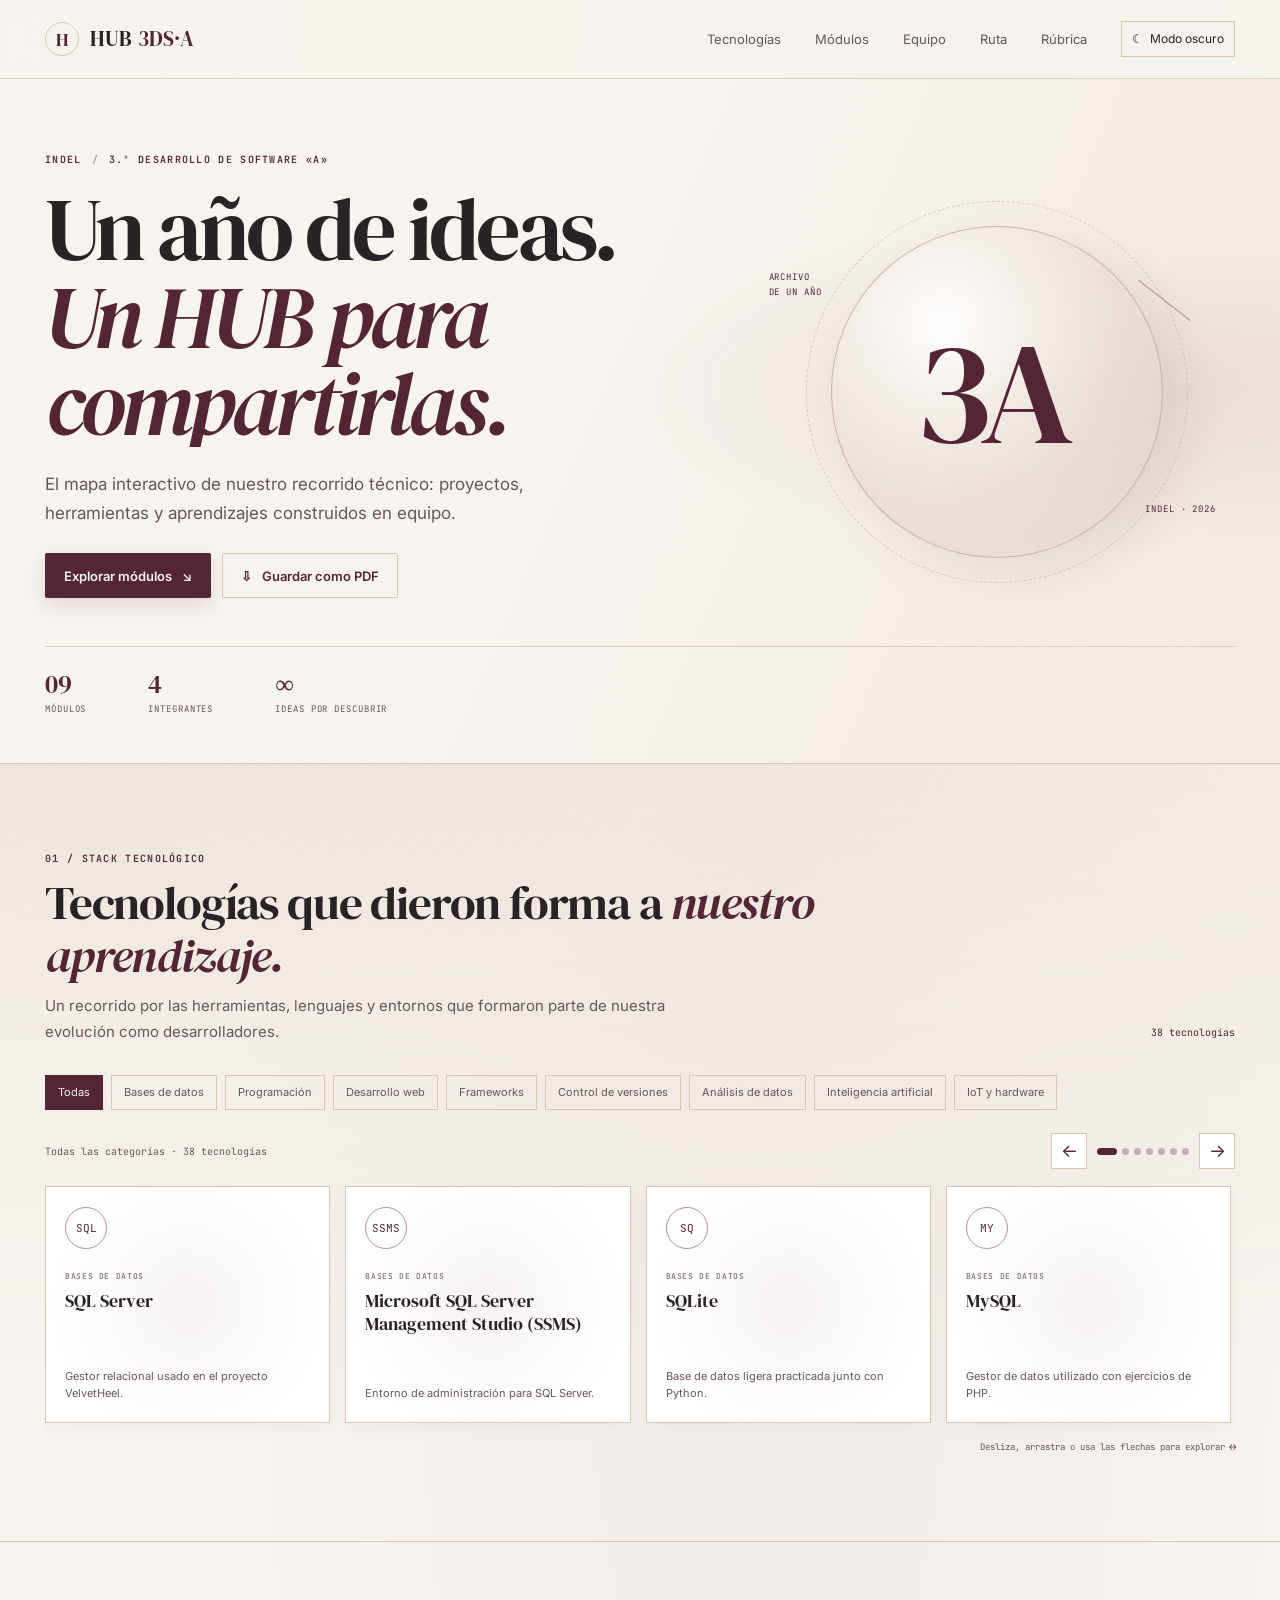
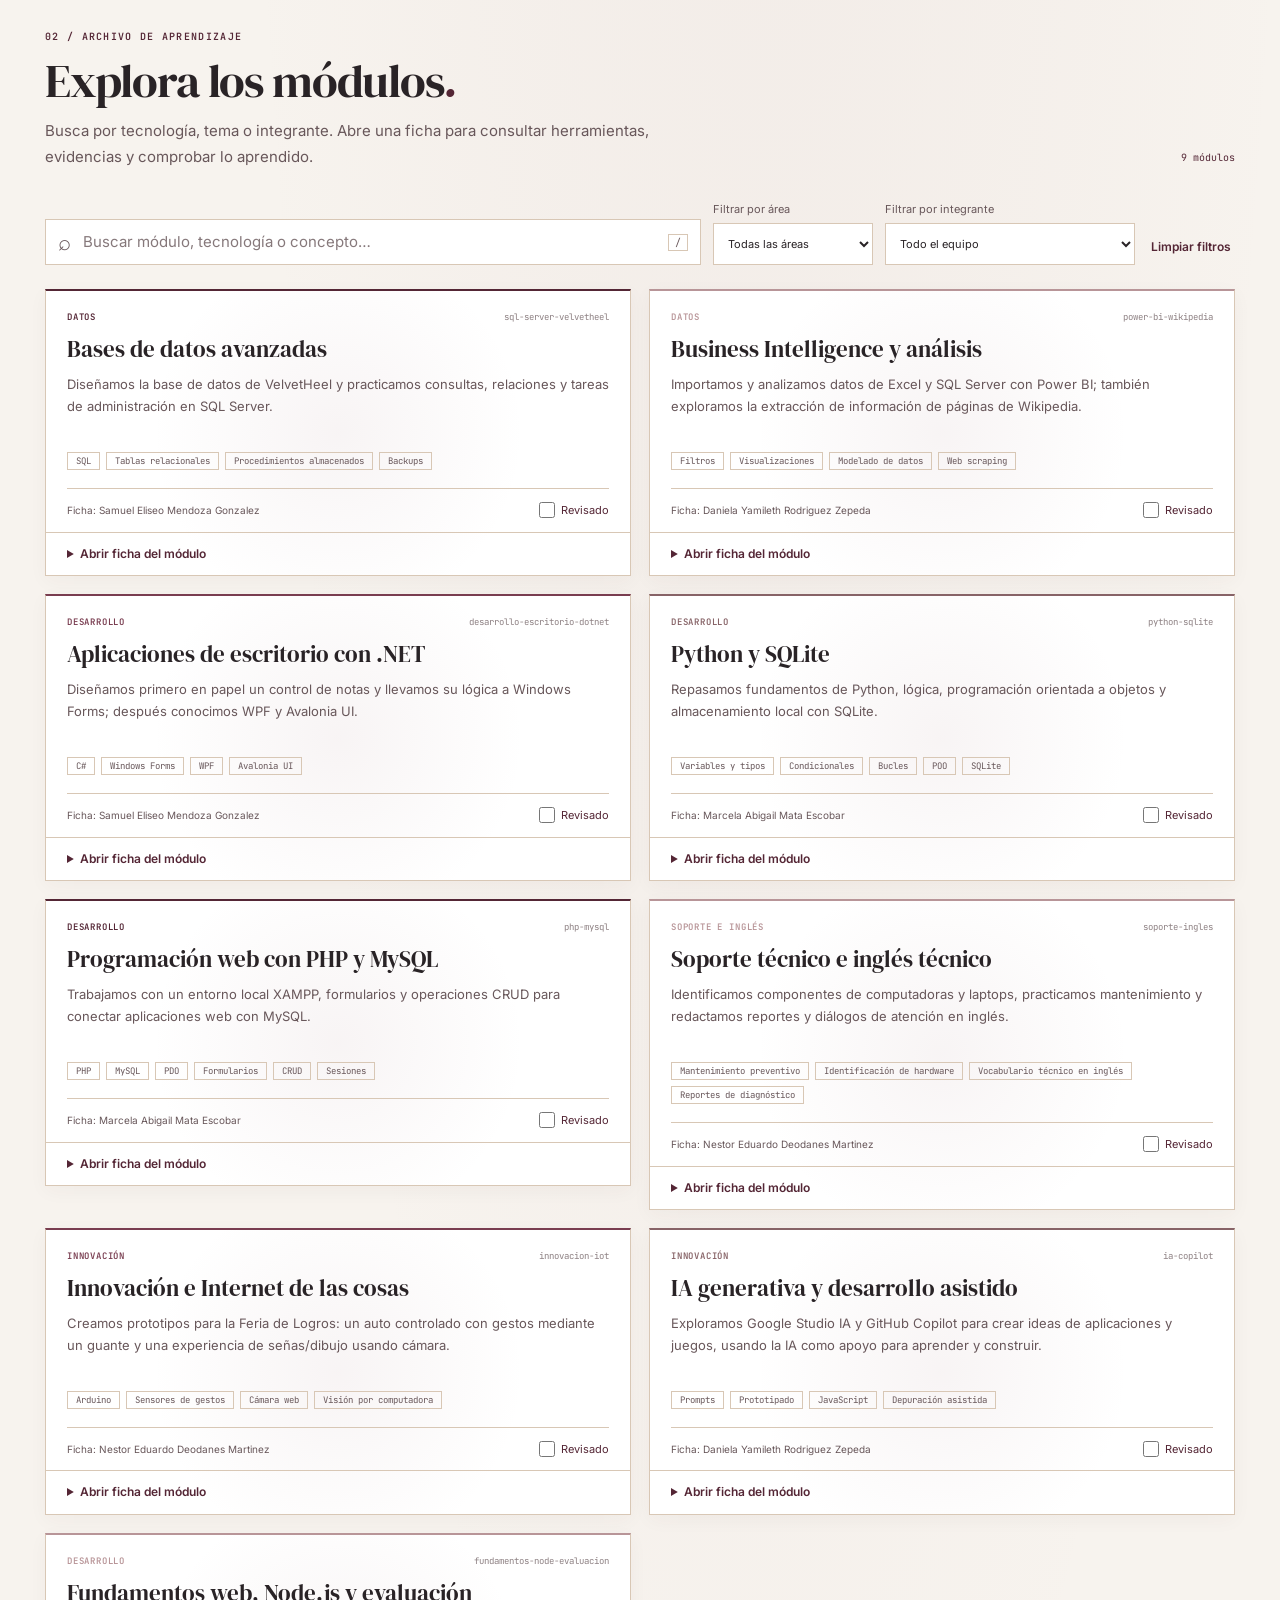
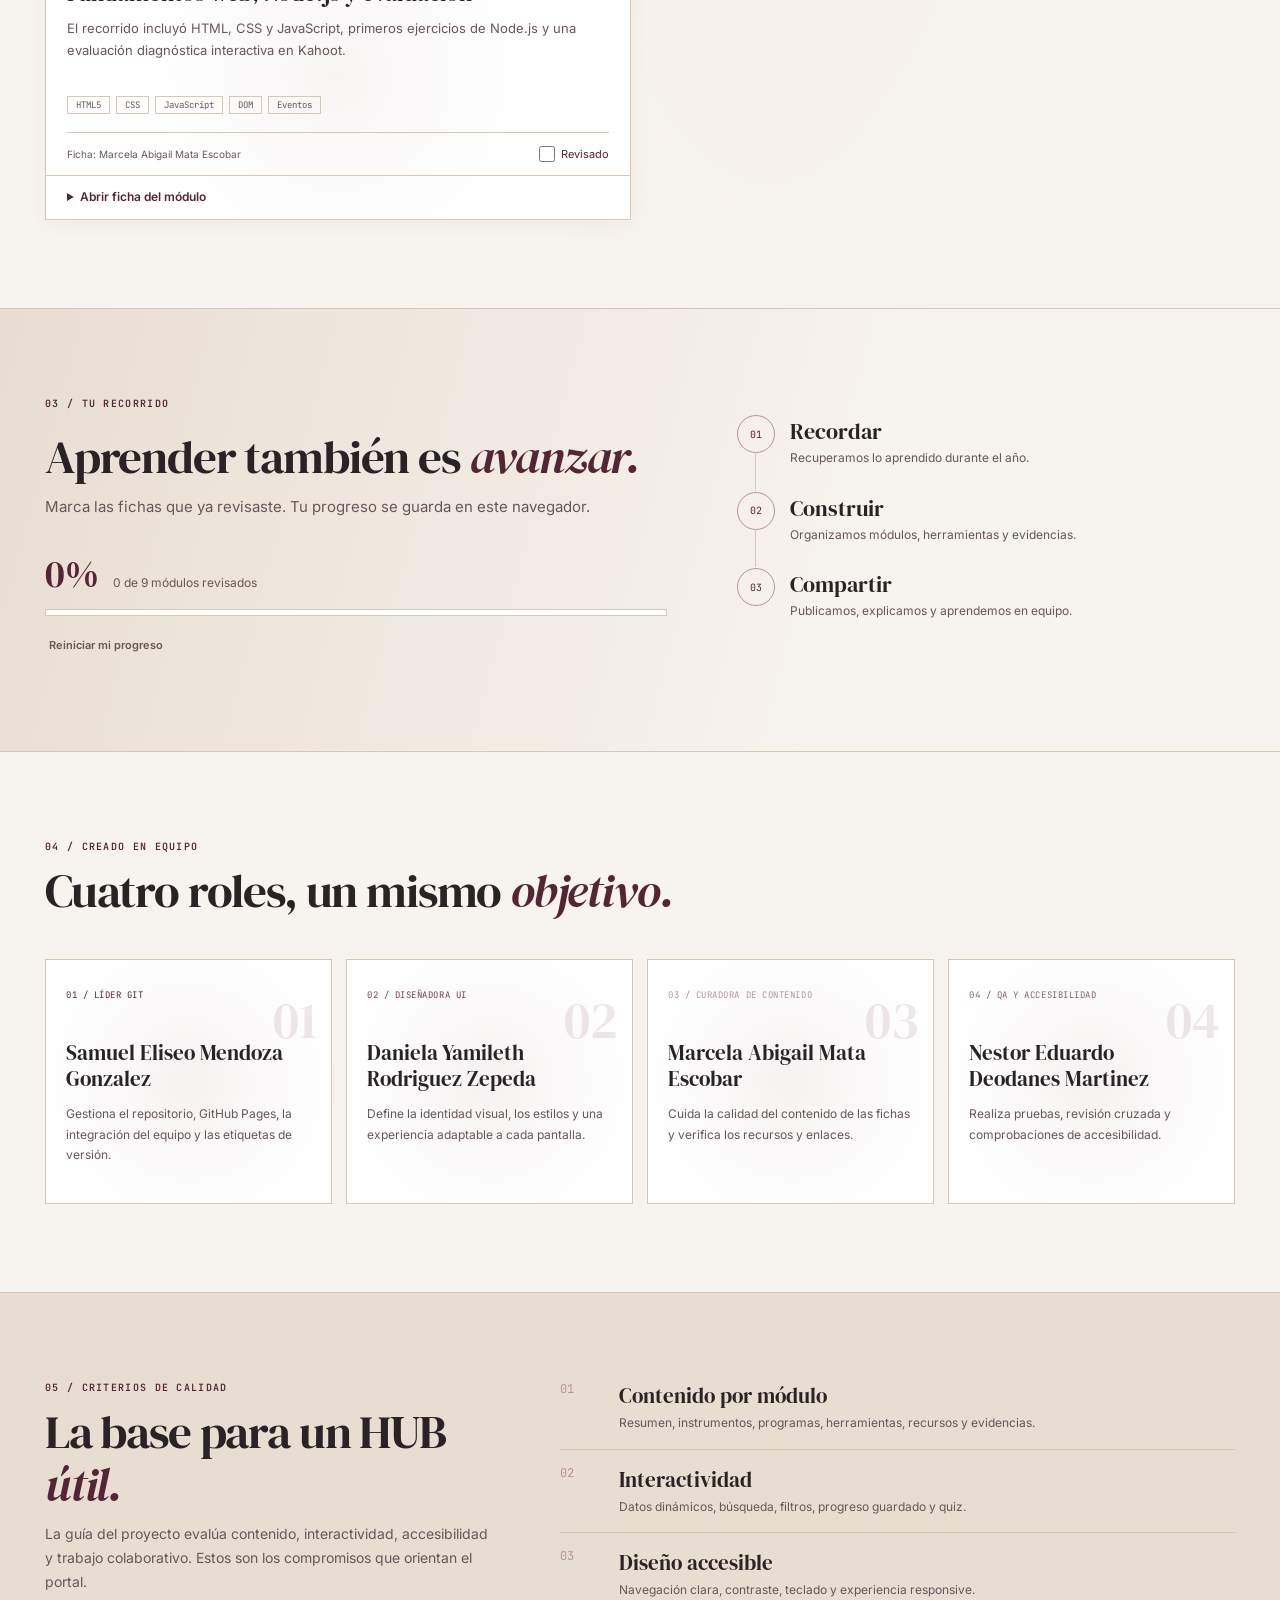
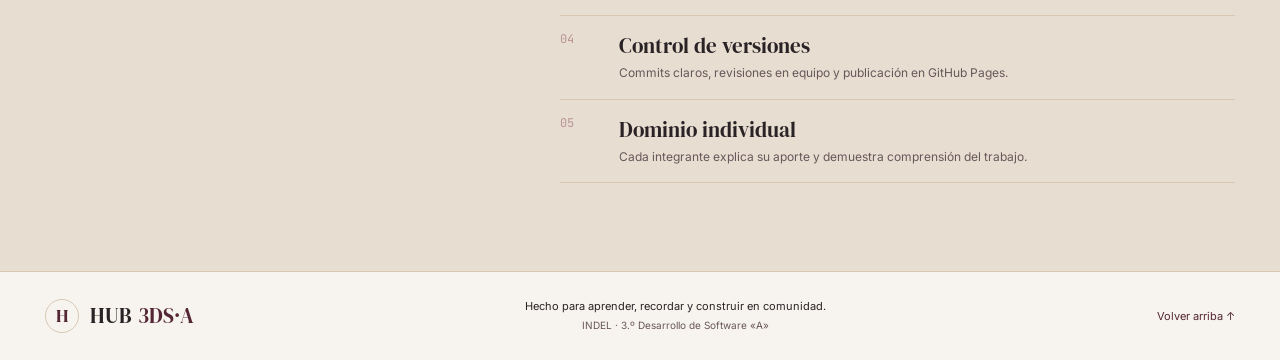
==== index.html @ 03497d77 "iniciar el proyecto con las carpetas y estructura del proyecto" ====
<!doctype html>
<html lang="es">
<head>
  <meta charset="utf-8">
  <meta name="viewport" content="width=device-width, initial-scale=1">
  <meta name="description" content="Portal educativo HUB 3DS·A: repasa los módulos técnicos del año, sus herramientas, evidencias y recursos.">
  <meta name="theme-color" content="#F7F3EE">
  <title>HUB 3DS·A — Un año de ideas</title>
  <link rel="preconnect" href="https://fonts.googleapis.com">
  <link rel="preconnect" href="https://fonts.gstatic.com" crossorigin>
  <link href="https://fonts.googleapis.com/css2?family=DM+Serif+Display&family=Inter:wght@400;500;600;700&family=JetBrains+Mono:wght@400;600&display=swap" rel="stylesheet">
  <link rel="stylesheet" href="styles.css">
  <script src="data/tecnologias.js" defer></script>
  <script src="data/modulos.js" defer></script>
  <script src="app.js" defer></script>
</head>
<body>
  <a class="skip-link" href="#contenido">Saltar al contenido</a>
  <header class="site-header">
    <nav class="nav wrap" aria-label="Navegación principal">
      <a class="brand" href="#inicio" aria-label="HUB 3DS·A, inicio"><span class="brand-mark">H</span><span>HUB <b>3DS·A</b></span></a>
      <button class="nav-toggle" type="button" aria-expanded="false" aria-controls="nav-links" aria-label="Abrir navegación"><span></span><span></span><span></span></button>
      <div class="nav-links" id="nav-links">
        <a href="#tecnologias">Tecnologías</a>
        <a href="#modulos">Módulos</a>
        <a href="#equipo">Equipo</a>
        <a href="#ruta">Ruta</a>
        <a href="#rubrica">Rúbrica</a>
        <button class="theme-toggle" id="theme-toggle" type="button" aria-label="Cambiar a modo claro" title="Cambiar tema"><span aria-hidden="true">☼</span><span class="theme-label">Modo claro</span></button>
      </div>
    </nav>
  </header>

  <main id="contenido">
    <section class="hero" id="inicio">
      <div class="wrap hero-inner">
        <p class="eyebrow">INDEL <span class="eyebrow-divider">/</span> 3.º DESARROLLO DE SOFTWARE «A»</p>
        <div class="hero-copy-layout">
          <div class="hero-title-wrap">
            <h1><span class="title-line">Un año de ideas.</span><span class="title-line title-emphasis">Un HUB para compartirlas.</span></h1>
            <p class="hero-copy">El mapa interactivo de nuestro recorrido técnico: proyectos, herramientas y aprendizajes construidos en equipo.</p>
            <div class="hero-actions">
              <a class="button button-primary" href="#modulos">Explorar módulos <span aria-hidden="true">↘</span></a>
              <button class="button button-secondary" id="print-page" type="button"><span aria-hidden="true">⇩</span> Guardar como PDF</button>
            </div>
          </div>
          <div class="hero-art" aria-hidden="true">
            <span class="hero-art-caption">ARCHIVO<br>DE UN AÑO</span>
            <span class="hero-art-mark">3A</span>
            <span class="hero-art-line"></span>
            <span class="hero-art-note">INDEL · 2026</span>
          </div>
        </div>
        <div class="hero-stats" aria-label="Resumen del portal">
          <div><strong id="module-count">—</strong><span>módulos</span></div>
          <div><strong>4</strong><span>integrantes</span></div>
          <div><strong>∞</strong><span>ideas por descubrir</span></div>
        </div>
      </div>
    </section>

    <section class="section tech-section" id="tecnologias" aria-labelledby="tech-title">
      <div class="wrap">
        <div class="section-heading">
          <div>
            <p class="eyebrow">01 / STACK TECNOLÓGICO</p>
            <h2 id="tech-title">Tecnologías que dieron forma a <span class="accent">nuestro aprendizaje.</span></h2>
            <p class="section-intro">Un recorrido por las herramientas, lenguajes y entornos que formaron parte de nuestra evolución como desarrolladores.</p>
          </div>
          <p class="module-count" id="technology-count" aria-live="polite"></p>
        </div>
        <div class="technology-filters" id="technology-filters" aria-label="Filtrar tecnologías"></div>
        <div class="carousel-toolbar">
          <p class="carousel-status" id="carousel-status" aria-live="polite">Explora el recorrido tecnológico</p>
          <div class="carousel-controls">
            <button class="carousel-arrow" id="technology-previous" type="button" aria-label="Ver tecnologías anteriores"><span aria-hidden="true">←</span></button>
            <div class="carousel-dots" id="carousel-dots" aria-label="Posición del carrusel"></div>
            <button class="carousel-arrow" id="technology-next" type="button" aria-label="Ver tecnologías siguientes"><span aria-hidden="true">→</span></button>
          </div>
        </div>
        <div class="technology-viewport" id="technology-viewport" tabindex="0" aria-label="Carrusel de tecnologías">
          <div class="technology-track" id="technology-track"></div>
        </div>
        <p class="carousel-hint">Desliza, arrastra o usa las flechas para explorar <span aria-hidden="true">↔</span></p>
      </div>
    </section>

    <section class="section modules-section" id="modulos">
      <div class="wrap">
        <div class="section-heading">
          <div>
            <p class="eyebrow">02 / ARCHIVO DE APRENDIZAJE</p>
            <h2>Explora los módulos<span class="accent">.</span></h2>
            <p class="section-intro">Busca por tecnología, tema o integrante. Abre una ficha para consultar herramientas, evidencias y comprobar lo aprendido.</p>
          </div>
          <p class="module-count" id="results-count" aria-live="polite"></p>
        </div>
        <div class="filters" role="search" aria-label="Buscar y filtrar módulos">
          <label class="search-box">
            <span class="sr-only">Buscar módulos</span>
            <span aria-hidden="true">⌕</span>
            <input id="module-search" type="search" placeholder="Buscar módulo, tecnología o concepto…" autocomplete="off">
            <kbd>/</kbd>
          </label>
          <label class="filter-label">Filtrar por área
            <select id="category-filter">
              <option value="all">Todas las áreas</option>
            </select>
          </label>
          <label class="filter-label">Filtrar por integrante
            <select id="owner-filter">
              <option value="all">Todo el equipo</option>
            </select>
          </label>
          <button class="text-button" id="clear-filters" type="button">Limpiar filtros</button>
        </div>
        <div class="module-grid" id="module-grid" aria-live="polite"></div>
        <p class="empty-state" id="empty-state" hidden>No encontramos módulos con esos filtros. Prueba con otra búsqueda.</p>
      </div>
    </section>

    <section class="section progress-section" id="ruta">
      <div class="wrap progress-layout">
        <div>
          <p class="eyebrow">03 / TU RECORRIDO</p>
          <h2>Aprender también es <span class="accent">avanzar.</span></h2>
          <p class="section-intro">Marca las fichas que ya revisaste. Tu progreso se guarda en este navegador.</p>
          <div class="progress-readout"><strong id="progress-value">0%</strong><span id="progress-caption">0 de 0 módulos revisados</span></div>
          <div class="progress-track" role="progressbar" aria-label="Progreso de módulos revisados" aria-valuemin="0" aria-valuemax="100" aria-valuenow="0" id="progress-bar"><span id="progress-fill"></span></div>
          <button class="text-button reset-progress" id="reset-progress" type="button">Reiniciar mi progreso</button>
        </div>
        <ol class="timeline">
          <li><span class="timeline-index">01</span><div><h3>Recordar</h3><p>Recuperamos lo aprendido durante el año.</p></div></li>
          <li><span class="timeline-index">02</span><div><h3>Construir</h3><p>Organizamos módulos, herramientas y evidencias.</p></div></li>
          <li><span class="timeline-index">03</span><div><h3>Compartir</h3><p>Publicamos, explicamos y aprendemos en equipo.</p></div></li>
        </ol>
      </div>
    </section>

    <section class="section team-section" id="equipo">
      <div class="wrap">
        <div class="section-heading">
          <div><p class="eyebrow">04 / CREADO EN EQUIPO</p><h2>Cuatro roles, un mismo <span class="accent">objetivo.</span></h2></div>
        </div>
        <div class="team-grid">
          <article class="team-card team-cyan"><span class="team-role">01 / LÍDER GIT</span><span class="team-ornament" aria-hidden="true">01</span><h3>Samuel Eliseo Mendoza Gonzalez</h3><p>Gestiona el repositorio, GitHub Pages, la integración del equipo y las etiquetas de versión.</p></article>
          <article class="team-card team-magenta"><span class="team-role">02 / DISEÑADORA UI</span><span class="team-ornament" aria-hidden="true">02</span><h3>Daniela Yamileth Rodriguez Zepeda</h3><p>Define la identidad visual, los estilos y una experiencia adaptable a cada pantalla.</p></article>
          <article class="team-card team-amber"><span class="team-role">03 / CURADORA DE CONTENIDO</span><span class="team-ornament" aria-hidden="true">03</span><h3>Marcela Abigail Mata Escobar</h3><p>Cuida la calidad del contenido de las fichas y verifica los recursos y enlaces.</p></article>
          <article class="team-card team-green"><span class="team-role">04 / QA Y ACCESIBILIDAD</span><span class="team-ornament" aria-hidden="true">04</span><h3>Nestor Eduardo Deodanes Martinez</h3><p>Realiza pruebas, revisión cruzada y comprobaciones de accesibilidad.</p></article>
        </div>
      </div>
    </section>

    <section class="section rubric-section" id="rubrica">
      <div class="wrap rubric-layout">
        <div><p class="eyebrow">05 / CRITERIOS DE CALIDAD</p><h2>La base para un HUB <span class="accent">útil.</span></h2><p class="section-intro">La guía del proyecto evalúa contenido, interactividad, accesibilidad y trabajo colaborativo. Estos son los compromisos que orientan el portal.</p></div>
        <div class="rubric-list">
          <article><span>01</span><div><h3>Contenido por módulo</h3><p>Resumen, instrumentos, programas, herramientas, recursos y evidencias.</p></div></article>
          <article><span>02</span><div><h3>Interactividad</h3><p>Datos dinámicos, búsqueda, filtros, progreso guardado y quiz.</p></div></article>
          <article><span>03</span><div><h3>Diseño accesible</h3><p>Navegación clara, contraste, teclado y experiencia responsive.</p></div></article>
          <article><span>04</span><div><h3>Control de versiones</h3><p>Commits claros, revisiones en equipo y publicación en GitHub Pages.</p></div></article>
          <article><span>05</span><div><h3>Dominio individual</h3><p>Cada integrante explica su aporte y demuestra comprensión del trabajo.</p></div></article>
        </div>
      </div>
    </section>
  </main>

  <footer class="site-footer">
    <div class="wrap footer-inner">
      <a class="brand" href="#inicio"><span class="brand-mark">H</span><span>HUB <b>3DS·A</b></span></a>
      <p>Hecho para aprender, recordar y construir en comunidad.<br><span>INDEL · 3.º Desarrollo de Software «A»</span></p>
      <a class="back-top" href="#inicio">Volver arriba ↑</a>
    </div>
  </footer>
</body>
</html>
---- styles.css ----
:root {
  color-scheme: light;
  --wine: #542635;
  --burgundy: #793D50;
  --rose: #B89598;
  --mauve: #C5AFB2;
  --champagne: #D8C7B5;
  --sand: #E8DDD1;
  --ivory: #F7F3EE;
  --charcoal: #292326;
  --bg: var(--ivory);
  --surface: #FFFFFF;
  --surface-soft: var(--sand);
  --text: var(--charcoal);
  --muted: #68575A;
  --accent: var(--wine);
  --accent-hover: var(--burgundy);
  --border: var(--champagne);
  --shadow: 0 16px 42px rgb(67 42 46 / 8%);
  --serif: "DM Serif Display", Georgia, serif;
  --sans: "Inter", "Segoe UI", sans-serif;
  --mono: "JetBrains Mono", Consolas, monospace;
  --ambient-x: 60%;
  --ambient-y: 10%;
}

:root[data-theme="dark"] {
  color-scheme: dark;
  --bg: #292326;
  --surface: #542635;
  --surface-soft: #422b32;
  --text: #F7F3EE;
  --muted: #E8DDD1;
  --accent: #B89598;
  --accent-hover: #C5AFB2;
  --border: #793D50;
  --shadow: 0 18px 46px rgb(0 0 0 / 20%);
}

* { box-sizing: border-box; }
html { scroll-behavior: smooth; scroll-padding-top: 86px; }
body {
  margin: 0;
  overflow-x: hidden;
  background:
    radial-gradient(ellipse at var(--ambient-x) var(--ambient-y), rgb(184 149 152 / 9%), transparent 34rem),
    var(--bg);
  color: var(--text);
  font-family: var(--sans);
  font-size: 15px;
  line-height: 1.7;
  transition: background-color .35s ease, color .35s ease;
}
body::before {
  position: fixed;
  z-index: -1;
  inset: 0;
  background-image: url("data:image/svg+xml,%3Csvg viewBox='0 0 180 180' xmlns='http://www.w3.org/2000/svg'%3E%3Cfilter id='n'%3E%3CfeTurbulence type='fractalNoise' baseFrequency='.82' numOctaves='3' stitchTiles='stitch'/%3E%3C/filter%3E%3Crect width='100%25' height='100%25' filter='url(%23n)' opacity='.16'/%3E%3C/svg%3E");
  opacity: .11;
  pointer-events: none;
  content: "";
}
body::after {
  position: fixed;
  z-index: 0;
  inset: -15%;
  background:
    radial-gradient(ellipse at 18% 72%, rgb(184 149 152 / 11%), transparent 29%),
    radial-gradient(ellipse at 78% 24%, rgb(216 199 181 / 16%), transparent 32%);
  animation: ambient-drift 28s ease-in-out infinite alternate;
  pointer-events: none;
  content: "";
}
main, .site-footer { position: relative; z-index: 1; }
button, input, select { font: inherit; }
button, a, input, select, summary { -webkit-tap-highlight-color: transparent; }
a { color: inherit; }
button:focus-visible, a:focus-visible, input:focus-visible, select:focus-visible, summary:focus-visible {
  outline: 2px solid var(--accent);
  outline-offset: 4px;
}
.wrap { width: min(1190px, calc(100% - 56px)); margin-inline: auto; }
.sr-only {
  position: absolute;
  width: 1px;
  height: 1px;
  padding: 0;
  margin: -1px;
  overflow: hidden;
  clip: rect(0, 0, 0, 0);
  white-space: nowrap;
  border: 0;
}
.skip-link {
  position: fixed;
  z-index: 99;
  top: 8px;
  left: 8px;
  transform: translateY(-150%);
  padding: 8px 14px;
  background: var(--wine);
  color: var(--ivory);
}
.skip-link:focus { transform: translateY(0); }

.site-header {
  position: sticky;
  z-index: 20;
  top: 0;
  border-bottom: 1px solid rgb(216 199 181 / 75%);
  background: color-mix(in srgb, var(--bg) 90%, transparent);
  backdrop-filter: blur(16px);
  transition: box-shadow .25s ease, background .25s ease;
  animation: header-appear .7s ease both;
}
.site-header.is-scrolled { box-shadow: 0 6px 24px rgb(41 35 38 / 8%); }
.nav {
  min-height: 78px;
  display: flex;
  align-items: center;
  justify-content: space-between;
  gap: 24px;
  transition: min-height .25s ease;
}
.is-scrolled .nav { min-height: 64px; }
.brand {
  display: inline-flex;
  align-items: center;
  gap: 11px;
  text-decoration: none;
  font-family: var(--serif);
  font-size: 21px;
  letter-spacing: .01em;
  white-space: nowrap;
}
.brand b { color: var(--accent); font-weight: 400; }
.brand-mark {
  display: grid;
  width: 34px;
  height: 34px;
  place-items: center;
  border: 1px solid var(--champagne);
  border-radius: 50%;
  color: var(--wine);
  font: 18px var(--serif);
}
:root[data-theme="dark"] .brand-mark { color: var(--accent); border-color: var(--accent); }
:root[data-theme="dark"] .module-card,
:root[data-theme="dark"] .module-card.accent-cyan,
:root[data-theme="dark"] .module-card.accent-magenta,
:root[data-theme="dark"] .module-card.accent-amber,
:root[data-theme="dark"] .module-card.accent-green { --card-accent: var(--accent); }
:root[data-theme="dark"] .category-tag,
:root[data-theme="dark"] .review-label,
:root[data-theme="dark"] .module-details > summary,
:root[data-theme="dark"] .quiz-details > summary,
:root[data-theme="dark"] .resource-links a,
:root[data-theme="dark"] .carousel-hint span,
:root[data-theme="dark"] .team-role { color: var(--accent); }
.nav-links { display: flex; align-items: center; gap: clamp(16px, 2.8vw, 34px); }
.nav-links > a {
  position: relative;
  color: var(--muted);
  text-decoration: none;
  font-size: 13px;
  transition: color .2s ease;
}
.nav-links > a::after {
  position: absolute;
  right: 100%;
  bottom: -5px;
  left: 0;
  height: 1px;
  background: var(--accent);
  transition: right .25s ease;
  content: "";
}
.nav-links > a:hover { color: var(--accent); }
.nav-links > a:hover::after { right: 0; }
.theme-toggle {
  display: inline-flex;
  align-items: center;
  gap: 7px;
  padding: 7px 10px;
  border: 1px solid var(--border);
  background: transparent;
  color: var(--text);
  cursor: pointer;
  font-size: 12px;
  transition: background .2s ease, color .2s ease, transform .2s ease;
}
.theme-toggle:hover { transform: translateY(-1px); background: var(--surface-soft); }
.nav-toggle { display: none; }

.hero {
  position: relative;
  overflow: hidden;
  border-bottom: 1px solid var(--champagne);
  background:
    radial-gradient(ellipse at 87% 45%, rgb(184 149 152 / 20%), transparent 31rem),
    linear-gradient(113deg, var(--ivory) 45%, #F2E9E1 100%);
  animation: hero-appear .9s ease both;
}
:root[data-theme="dark"] .hero {
  background:
    radial-gradient(ellipse at 88% 40%, rgb(184 149 152 / 17%), transparent 32rem),
    linear-gradient(113deg, #292326 40%, #382a30 100%);
}
.hero-inner { position: relative; padding-block: 74px 48px; }
.eyebrow {
  display: flex;
  align-items: center;
  gap: 10px;
  margin: 0 0 20px;
  color: var(--wine);
  font: 600 10px var(--mono);
  letter-spacing: .13em;
  text-transform: uppercase;
}
:root[data-theme="dark"] .eyebrow { color: var(--accent); }
.eyebrow-divider { color: var(--rose); }
.hero-copy-layout {
  display: grid;
  grid-template-columns: minmax(0, 1fr) minmax(240px, .7fr);
  align-items: center;
  gap: 34px;
}
.hero-title-wrap { max-width: 760px; }
.hero h1 {
  overflow: hidden;
  margin: 0;
  font: 400 clamp(46px, 7vw, 88px)/.99 var(--serif);
  letter-spacing: -.045em;
}
.title-line {
  display: block;
  width: fit-content;
  animation: title-reveal .9s cubic-bezier(.2,.7,.2,1) both;
}
.title-line + .title-line { animation-delay: .14s; }
.title-emphasis { color: var(--wine); font-style: italic; }
:root[data-theme="dark"] .title-emphasis { color: var(--accent); }
.hero-copy {
  max-width: 545px;
  margin: 23px 0 25px;
  color: var(--muted);
  font-size: clamp(15px, 1.65vw, 17px);
  animation: rise-in .7s .36s ease both;
}
.hero-actions { display: flex; flex-wrap: wrap; gap: 11px; animation: rise-in .7s .46s ease both; }
.button {
  position: relative;
  display: inline-flex;
  align-items: center;
  justify-content: center;
  gap: 10px;
  min-height: 45px;
  padding: 10px 18px;
  border: 1px solid transparent;
  border-radius: 2px;
  cursor: pointer;
  text-decoration: none;
  font-size: 13px;
  font-weight: 600;
  transition: transform .2s ease, box-shadow .2s ease, background .2s ease, color .2s ease;
}
.button:hover { transform: translateY(-2px); }
.button:active { transform: translateY(0) scale(.985); }
.button-primary { background: var(--wine); color: var(--ivory); box-shadow: 0 6px 18px rgb(84 38 53 / 14%); }
.button-primary:hover { background: var(--burgundy); box-shadow: 0 9px 22px rgb(84 38 53 / 20%); }
.button-secondary { border-color: var(--champagne); background: transparent; color: var(--wine); }
:root[data-theme="dark"] .button-secondary { color: var(--text); border-color: var(--border); }
.button-secondary:hover { background: var(--surface-soft); }
.hero-art {
  position: relative;
  display: grid;
  min-height: 330px;
  place-items: center;
  isolation: isolate;
  animation: rise-in .9s .25s ease both;
}
.hero-art::before, .hero-art::after {
  position: absolute;
  z-index: -1;
  border: 1px solid rgb(184 149 152 / 65%);
  border-radius: 50%;
  content: "";
}
.hero-art::before { width: min(27vw, 330px); aspect-ratio: 1; background: radial-gradient(circle at 34% 30%, rgb(255 255 255 / 90%), rgb(232 221 209 / 83%) 55%, rgb(184 149 152 / 22%)); box-shadow: 18px 21px 55px rgb(84 38 53 / 9%); animation: float-gentle 8s ease-in-out infinite; }
.hero-art::after { width: min(31vw, 380px); aspect-ratio: 1; border-style: dashed; opacity: .65; animation: rotate-slow 65s linear infinite; }
.hero-art-mark { color: var(--wine); font: 400 clamp(78px, 12vw, 145px)/1 var(--serif); letter-spacing: -.08em; transform: translateX(-8px); }
:root[data-theme="dark"] .hero-art-mark { color: var(--wine); }
.hero-art-caption, .hero-art-note { position: absolute; color: var(--wine); font: 9px/1.7 var(--mono); letter-spacing: .1em; }
.hero-art-caption { top: 13%; left: 2%; }
.hero-art-note { right: 4%; bottom: 12%; }
.hero-art-line { position: absolute; top: 22%; right: 8%; width: 65px; height: 1px; background: var(--rose); transform: rotate(38deg); }
.hero-stats { display: flex; flex-wrap: wrap; gap: clamp(28px, 5vw, 62px); margin-top: 48px; padding-top: 19px; border-top: 1px solid rgb(216 199 181 / 80%); }
.hero-stats div { display: grid; gap: 1px; }
.hero-stats strong { color: var(--wine); font: 400 26px var(--serif); }
:root[data-theme="dark"] .hero-stats strong { color: var(--accent); }
.hero-stats span { color: var(--muted); font: 9px var(--mono); letter-spacing: .1em; text-transform: uppercase; }

.section { position: relative; padding-block: 88px; border-bottom: 1px solid var(--champagne); }
.tech-section { background: linear-gradient(180deg, rgb(232 221 209 / 37%), transparent 78%); }
:root[data-theme="dark"] .tech-section { background: linear-gradient(180deg, rgb(84 38 53 / 20%), transparent 78%); }
.section-heading { display: flex; align-items: end; justify-content: space-between; gap: 28px; margin-bottom: 31px; }
.section-heading .eyebrow, .rubric-layout .eyebrow { margin-bottom: 11px; }
h2 { max-width: 800px; margin: 0 0 11px; font: 400 clamp(31px, 4vw, 47px)/1.13 var(--serif); letter-spacing: -.025em; }
h2 .accent { color: var(--wine); font-style: italic; }
:root[data-theme="dark"] h2 .accent { color: var(--accent); }
.section-intro { max-width: 680px; margin: 0; color: var(--muted); font-size: 15px; }
.module-count { flex: 0 0 auto; margin: 0 0 5px; color: var(--wine); font: 10px var(--mono); }
:root[data-theme="dark"] .module-count { color: var(--accent); }
.technology-filters { display: flex; flex-wrap: wrap; gap: 8px; margin-bottom: 23px; }
.technology-filter {
  padding: 7px 12px;
  border: 1px solid var(--champagne);
  background: transparent;
  color: var(--muted);
  cursor: pointer;
  font-size: 11px;
  transition: background .2s ease, color .2s ease, border-color .2s ease;
}
.technology-filter:hover, .technology-filter[aria-pressed="true"] { border-color: var(--wine); background: var(--wine); color: var(--ivory); }
.carousel-toolbar { display: flex; align-items: center; justify-content: space-between; gap: 18px; margin-bottom: 12px; }
.carousel-status { margin: 0; color: var(--muted); font: 10px var(--mono); }
.carousel-controls { display: flex; align-items: center; gap: 10px; }
.carousel-arrow {
  display: grid;
  width: 36px;
  height: 36px;
  place-items: center;
  border: 1px solid var(--champagne);
  background: var(--surface);
  color: var(--wine);
  cursor: pointer;
  font-size: 18px;
  transition: background .2s ease, color .2s ease, transform .2s ease;
}
.carousel-arrow:hover { transform: translateY(-1px); background: var(--wine); color: var(--ivory); }
:root[data-theme="dark"] .carousel-arrow { color: var(--text); }
.carousel-dots { display: flex; gap: 5px; }
.carousel-dot { width: 7px; height: 7px; padding: 0; border: 0; border-radius: 10px; background: var(--mauve); cursor: pointer; transition: width .2s ease, background .2s ease; }
.carousel-dot[aria-current="true"] { width: 20px; background: var(--wine); }
:root[data-theme="dark"] .carousel-dot[aria-current="true"] { background: var(--accent); }
.technology-viewport { overflow-x: auto; scrollbar-width: none; cursor: grab; scroll-snap-type: x mandatory; scroll-behavior: smooth; }
.technology-viewport::-webkit-scrollbar { display: none; }
.technology-viewport.is-dragging { cursor: grabbing; scroll-behavior: auto; scroll-snap-type: none; user-select: none; }
.technology-track { display: flex; align-items: stretch; gap: 15px; padding: 5px 2px 17px; }
.technology-card {
  --pointer-x: 50%;
  --pointer-y: 50%;
  position: relative;
  display: flex;
  flex: 0 0 calc((100% - 45px) / 4);
  min-width: 0;
  min-height: 237px;
  flex-direction: column;
  align-items: flex-start;
  padding: 20px 19px;
  overflow: hidden;
  border: 1px solid var(--champagne);
  background:
    radial-gradient(190px circle at var(--pointer-x) var(--pointer-y), rgb(184 149 152 / 12%), transparent 72%),
    var(--surface);
  box-shadow: 0 5px 17px rgb(67 42 46 / 4%);
  scroll-snap-align: start;
  transition: transform .28s ease, border-color .28s ease, box-shadow .28s ease;
}
.technology-card:hover { z-index: 1; transform: perspective(900px) rotateX(var(--tilt-x, 0deg)) rotateY(var(--tilt-y, 0deg)) translateY(-4px); border-color: var(--rose); box-shadow: 0 14px 30px rgb(84 38 53 / 12%); }
.technology-mark { display: grid; width: 42px; height: 42px; margin-bottom: 22px; place-items: center; border: 1px solid var(--rose); border-radius: 50%; color: var(--wine); font: 11px var(--mono); }
:root[data-theme="dark"] .technology-mark { color: var(--accent); }
.technology-category { margin-bottom: 8px; color: var(--muted); font: 8px var(--mono); letter-spacing: .08em; text-transform: uppercase; }
.technology-title { position: relative; margin: 0 0 10px; color: var(--text); font: 400 18px/1.28 var(--serif); }
.title-word { white-space: nowrap; }
.technology-title::after { position: absolute; bottom: -4px; left: 0; width: 0; height: 1px; background: var(--wine); transition: width .3s ease; content: ""; }
.technology-card:hover .technology-title::after { width: 37px; }
.title-character { display: inline-block; transition: color .25s ease, transform .3s ease; transition-delay: calc(var(--letter-index) * 9ms); }
.technology-card:hover .title-character { transform: translateY(-1px); color: var(--wine); }
:root[data-theme="dark"] .technology-card:hover .title-character { color: var(--accent); }
.technology-description { margin: auto 0 0; color: var(--muted); font-size: 11px; line-height: 1.55; }
.carousel-hint { margin: 1px 0 0; color: var(--muted); font: 9px var(--mono); text-align: right; }
.carousel-hint span { color: var(--wine); }

.filters { display: flex; align-items: end; flex-wrap: wrap; gap: 12px; margin-bottom: 24px; }
.search-box { display: flex; align-items: center; flex: 1 1 300px; min-height: 46px; gap: 10px; padding: 0 12px; border: 1px solid var(--champagne); background: var(--surface); color: var(--muted); }
.search-box > span { font-size: 22px; line-height: 1; }
.search-box input { width: 100%; min-width: 0; border: 0; outline: 0; background: transparent; color: var(--text); }
.search-box input::placeholder { color: var(--muted); opacity: .8; }
kbd { padding: 1px 6px; border: 1px solid var(--champagne); color: var(--muted); font: 10px var(--mono); }
.filter-label { display: grid; gap: 4px; color: var(--muted); font-size: 11px; }
.filter-label select { min-width: 160px; min-height: 42px; padding: 7px 30px 7px 10px; border: 1px solid var(--champagne); background: var(--surface); color: var(--text); }
.text-button { padding: 8px 4px; border: 0; background: transparent; color: var(--wine); cursor: pointer; font-size: 12px; font-weight: 600; }
:root[data-theme="dark"] .text-button { color: var(--accent); }
.text-button:hover { text-decoration: underline; }
.module-grid { display: grid; grid-template-columns: repeat(2, minmax(0, 1fr)); gap: 18px; align-items: start; }
.module-card {
  --pointer-x: 50%;
  --pointer-y: 50%;
  --card-accent: var(--wine);
  overflow: hidden;
  border: 1px solid var(--champagne);
  border-top: 2px solid var(--card-accent);
  background:
    radial-gradient(250px circle at var(--pointer-x) var(--pointer-y), rgb(184 149 152 / 10%), transparent 74%),
    var(--surface);
  box-shadow: 0 5px 18px rgb(67 42 46 / 4%);
  transition: transform .28s ease, border-color .28s ease, box-shadow .28s ease;
}
.module-card:hover { transform: perspective(1000px) rotateX(var(--tilt-x, 0deg)) rotateY(var(--tilt-y, 0deg)) translateY(-3px); border-color: var(--rose); box-shadow: var(--shadow); }
.accent-cyan { --card-accent: var(--wine); }
.accent-magenta { --card-accent: var(--burgundy); }
.accent-amber { --card-accent: var(--rose); }
.accent-green { --card-accent: #876367; }
.card-topline { display: flex; align-items: center; justify-content: space-between; gap: 12px; padding: 20px 21px 0; }
.category-tag { color: var(--card-accent); font: 600 9px var(--mono); letter-spacing: .09em; }
.module-id { color: var(--muted); font: 9px var(--mono); opacity: .75; }
.module-title { margin: 12px 21px 8px; font: 400 23px/1.3 var(--serif); }
.module-summary { min-height: 63px; margin: 0 21px 16px; color: var(--muted); font-size: 13px; }
.technology-list { display: flex; flex-wrap: wrap; gap: 6px; margin: 0 21px 18px; padding: 0; list-style: none; }
.technology-list li { padding: 2px 8px; border: 1px solid var(--champagne); color: var(--muted); font: 9px var(--mono); }
.card-footer { display: flex; align-items: center; justify-content: space-between; gap: 12px; margin-inline: 21px; padding-block: 12px; border-top: 1px solid var(--champagne); }
.module-owner { overflow: hidden; color: var(--muted); font-size: 10px; text-overflow: ellipsis; white-space: nowrap; }
.review-label { display: inline-flex; flex: 0 0 auto; align-items: center; gap: 6px; cursor: pointer; color: var(--wine); font-size: 11px; }
.review-checkbox { width: 16px; height: 16px; margin: 0; accent-color: var(--wine); }
.module-details { border-top: 1px solid var(--champagne); }
.module-details > summary, .quiz-details > summary { padding: 11px 21px; cursor: pointer; color: var(--wine); font-size: 12px; font-weight: 600; list-style-position: inside; }
.module-details[open] > summary { border-bottom: 1px solid var(--champagne); }
.module-detail-content { padding: 15px 21px 22px; }
.teacher-line { margin-bottom: 14px; color: var(--muted); font-size: 11px; }
.detail-block { margin-top: 15px; }
.detail-block h4 { margin-bottom: 5px; color: var(--text); font: 400 17px var(--serif); }
.detail-block ul { display: grid; gap: 4px; margin: 0; padding-left: 19px; color: var(--muted); font-size: 12px; }
.detail-block li::marker { color: var(--rose); }
.inline-list { display: flex !important; flex-wrap: wrap; gap: 5px 18px !important; }
.resource-links { display: flex; flex-wrap: wrap; gap: 8px; }
.resource-links a { position: relative; color: var(--wine); font-size: 11px; text-decoration: none; }
.resource-links a::after { position: absolute; right: 100%; bottom: 0; left: 0; height: 1px; background: var(--wine); transition: right .22s ease; content: ""; }
.resource-links a:hover::after { right: 0; }
.quiz-details { margin-top: 18px; border: 1px solid var(--champagne); background: var(--surface-soft); }
.quiz-details > summary { color: var(--wine); }
.quiz-form { padding: 0 12px 13px; }
.quiz-question { min-width: 0; margin: 12px 0 0; padding: 9px 10px; border: 1px solid var(--champagne); }
.quiz-question legend { padding-inline: 4px; color: var(--text); font-size: 12px; font-weight: 600; }
.quiz-option { display: flex; align-items: flex-start; gap: 8px; padding: 4px 0; color: var(--muted); cursor: pointer; font-size: 11px; }
.quiz-option input { margin-top: 4px; accent-color: var(--wine); }
.quiz-actions { display: flex; align-items: center; flex-wrap: wrap; gap: 10px; margin-top: 12px; }
.button-small { min-height: 35px; padding: 7px 12px; font-size: 11px; }
.quiz-feedback { margin: 0; color: var(--burgundy); font-size: 11px; }
.quiz-feedback.is-success { color: #42644d; }
:root[data-theme="dark"] .quiz-feedback.is-success { color: var(--accent); }
.empty-state { margin: 30px 0; padding: 22px; border: 1px dashed var(--champagne); color: var(--muted); text-align: center; }

.progress-section { background: linear-gradient(105deg, var(--sand), var(--ivory) 66%); }
:root[data-theme="dark"] .progress-section { background: linear-gradient(105deg, #422b32, var(--bg) 66%); }
.progress-layout { display: grid; grid-template-columns: 1fr .8fr; align-items: center; gap: 70px; }
.progress-readout { display: flex; align-items: baseline; gap: 14px; margin-top: 28px; }
.progress-readout strong { color: var(--wine); font: 400 39px var(--serif); }
:root[data-theme="dark"] .progress-readout strong { color: var(--accent); }
.progress-readout span { color: var(--muted); font-size: 12px; }
.progress-track { overflow: hidden; height: 7px; margin-top: 9px; border: 1px solid var(--champagne); background: var(--surface); }
.progress-track span { display: block; width: 0; height: 100%; background: linear-gradient(90deg, var(--rose), var(--wine)); transition: width .35s ease; }
.reset-progress { margin-top: 12px; color: var(--muted); font-size: 11px; }
.timeline { display: grid; gap: 0; margin: 0; padding: 0; list-style: none; }
.timeline li { position: relative; display: grid; grid-template-columns: 38px 1fr; gap: 15px; padding-bottom: 23px; }
.timeline li:not(:last-child)::after { position: absolute; top: 37px; bottom: 1px; left: 18px; width: 1px; background: var(--champagne); content: ""; }
.timeline-index { display: grid; width: 38px; height: 38px; place-items: center; border: 1px solid var(--rose); border-radius: 50%; color: var(--wine); font: 10px var(--mono); }
:root[data-theme="dark"] .timeline-index { color: var(--accent); }
.timeline h3 { margin: 1px 0 2px; font: 400 22px var(--serif); }
.timeline p { margin: 0; color: var(--muted); font-size: 12px; }

.team-grid { display: grid; grid-template-columns: repeat(4, minmax(0, 1fr)); gap: 14px; }
.team-card {
  --pointer-x: 50%;
  --pointer-y: 50%;
  --team-color: var(--wine);
  position: relative;
  min-height: 245px;
  padding: 20px;
  overflow: hidden;
  border: 1px solid var(--champagne);
  background:
    radial-gradient(200px circle at var(--pointer-x) var(--pointer-y), rgb(184 149 152 / 13%), transparent 72%),
    var(--surface);
  transition: transform .28s ease, box-shadow .28s ease, background-color .28s ease;
}
.team-card::before { position: absolute; inset: 0 auto 0 0; width: 2px; background: var(--team-color); transform: scaleY(0); transform-origin: bottom; transition: transform .32s ease; content: ""; }
.team-card:hover { transform: perspective(900px) rotateX(var(--tilt-x, 0deg)) rotateY(var(--tilt-y, 0deg)) translateY(-3px); box-shadow: var(--shadow); }
.team-card:hover::before { transform: scaleY(1); }
.team-cyan { --team-color: var(--wine); }
.team-magenta { --team-color: var(--burgundy); }
.team-amber { --team-color: var(--rose); }
.team-green { --team-color: #876367; }
.team-role { position: relative; z-index: 1; color: var(--team-color); font: 9px var(--mono); letter-spacing: .06em; }
.team-ornament { position: absolute; top: 37px; right: 14px; color: rgb(184 149 152 / 22%); font: 400 52px/.9 var(--serif); transition: color .25s ease, transform .3s ease; }
.team-card:hover .team-ornament { transform: translateY(-3px); color: rgb(184 149 152 / 42%); }
.team-card h3 { position: relative; max-width: 230px; margin: 34px 0 12px; font: 400 21px/1.25 var(--serif); }
.team-card p { margin: 0; color: var(--muted); font-size: 12px; transition: color .25s ease; }
.team-card:hover p { color: var(--text); }

.rubric-section { background: var(--surface-soft); }
.rubric-layout { display: grid; grid-template-columns: .8fr 1.2fr; gap: 65px; }
.rubric-layout .section-intro { font-size: 14px; }
.rubric-list { display: grid; }
.rubric-list article { display: grid; grid-template-columns: 44px 1fr; gap: 15px; padding: 15px 0; border-bottom: 1px solid var(--champagne); transition: padding .22s ease; }
.rubric-list article:first-child { padding-top: 0; }
.rubric-list article:hover { padding-left: 7px; }
.rubric-list article > span { color: var(--rose); font: 12px var(--mono); transition: color .2s ease; }
.rubric-list article:hover > span { color: var(--wine); }
:root[data-theme="dark"] .rubric-list article:hover > span { color: var(--accent); }
.rubric-list h3 { margin: 0 0 3px; font: 400 21px var(--serif); }
.rubric-list p { margin: 0; color: var(--muted); font-size: 12px; transition: color .2s ease; }
.rubric-list article:hover p { color: var(--text); }

.site-footer { padding-block: 25px; }
.footer-inner { display: flex; align-items: center; justify-content: space-between; gap: 24px; }
.footer-inner p { margin: 0; color: var(--text); font-size: 11px; text-align: center; }
.footer-inner p span { color: var(--muted); font-size: 10px; }
.back-top { color: var(--wine); font-size: 11px; text-decoration: none; }
:root[data-theme="dark"] .back-top { color: var(--accent); }
.back-top:hover { text-decoration: underline; }

.reveal-on-scroll { opacity: 0; transform: translateY(14px); transition: opacity .65s ease, transform .65s cubic-bezier(.2,.7,.2,1); }
.reveal-on-scroll.is-visible { opacity: 1; transform: translateY(0); }
.technology-card.is-visible { animation: card-enter .48s both; animation-delay: calc(var(--card-index) * 25ms); }
.module-card.is-visible { animation: card-enter .48s both; }

@keyframes header-appear { from { opacity: 0; } to { opacity: 1; } }
@keyframes hero-appear { from { opacity: .65; } to { opacity: 1; } }
@keyframes title-reveal { from { clip-path: inset(0 0 100%); transform: translateY(12px); opacity: .5; } to { clip-path: inset(0 0 0); transform: translateY(0); opacity: 1; } }
@keyframes rise-in { from { transform: translateY(12px); opacity: 0; } to { transform: translateY(0); opacity: 1; } }
@keyframes float-gentle { 0%, 100% { transform: translateY(0) rotate(-4deg); } 50% { transform: translateY(-8px) rotate(-2deg); } }
@keyframes rotate-slow { to { transform: rotate(360deg); } }
@keyframes card-enter { from { transform: translateY(8px); opacity: .65; } to { transform: translateY(0); opacity: 1; } }
@keyframes ambient-drift { from { transform: translate3d(-1%, -1%, 0) scale(1); } to { transform: translate3d(1%, 1%, 0) scale(1.04); } }

@media (max-width: 950px) {
  .team-grid { grid-template-columns: repeat(2, minmax(0, 1fr)); }
  .progress-layout, .rubric-layout { grid-template-columns: 1fr; gap: 38px; }
  .technology-card { flex-basis: calc((100% - 30px) / 3); }
  .hero-copy-layout { grid-template-columns: minmax(0, 1fr) minmax(210px, .55fr); gap: 12px; }
  .hero-art { min-height: 290px; }
}
@media (max-width: 700px) {
  .wrap { width: min(100% - 34px, 560px); }
  .nav { min-height: 66px; }
  .nav-toggle { display: grid; gap: 4px; width: 40px; height: 40px; place-content: center; border: 1px solid var(--champagne); background: var(--surface); cursor: pointer; }
  .nav-toggle span { display: block; width: 17px; height: 1px; background: var(--text); transition: transform .2s ease; }
  .nav-toggle[aria-expanded="true"] span:first-child { transform: translateY(2.5px) rotate(45deg); }
  .nav-toggle[aria-expanded="true"] span:nth-child(2) { opacity: 0; }
  .nav-toggle[aria-expanded="true"] span:last-child { transform: translateY(-2.5px) rotate(-45deg); }
  .nav-links { position: absolute; top: calc(100% + 1px); right: 0; left: 0; display: none; align-items: stretch; padding: 15px 22px 19px; border-bottom: 1px solid var(--champagne); background: var(--bg); box-shadow: 0 14px 20px rgb(41 35 38 / 7%); }
  .nav-links.is-open { display: flex; flex-direction: column; gap: 11px; }
  .nav-links > a { padding: 4px 0; }
  .theme-toggle { align-self: flex-start; }
  .hero-inner { padding-block: 53px 32px; }
  .hero-copy-layout { grid-template-columns: 1fr; gap: 0; }
  .hero h1 { font-size: clamp(43px, 11vw, 67px); line-height: 1.03; }
  .title-emphasis { max-width: 12ch; }
  .hero-art { position: absolute; top: 98px; right: -88px; width: 170px; min-height: 170px; opacity: .22; }
  .hero-art::before { width: 150px; }
  .hero-art::after { width: 168px; }
  .hero-art-mark { font-size: 66px; }
  .hero-art-caption, .hero-art-note, .hero-art-line { display: none; }
  .hero-title-wrap { position: relative; z-index: 1; }
  .hero-copy { max-width: 460px; margin-top: 19px; }
  .hero-stats { position: relative; z-index: 1; gap: 24px; margin-top: 35px; }
  .section { padding-block: 63px; }
  .section-heading { align-items: flex-start; flex-direction: column; gap: 10px; margin-bottom: 24px; }
  .technology-card { flex-basis: calc((100% - 15px) / 2); min-height: 220px; padding: 17px; }
  .technology-filters { flex-wrap: nowrap; overflow-x: auto; padding-bottom: 4px; scrollbar-width: thin; }
  .technology-filter { flex: 0 0 auto; }
  .module-grid { grid-template-columns: 1fr; }
  .module-summary { min-height: 0; }
  .carousel-toolbar { align-items: flex-start; }
  .carousel-controls { gap: 6px; }
  .carousel-arrow { width: 32px; height: 32px; }
  .team-grid { grid-template-columns: 1fr 1fr; gap: 10px; }
  .team-card { min-height: 220px; padding: 15px; }
  .team-card h3 { font-size: 19px; }
  .footer-inner { align-items: flex-start; flex-wrap: wrap; }
  .footer-inner p { order: 3; width: 100%; text-align: left; }
}
@media (max-width: 420px) {
  .wrap { width: calc(100% - 28px); }
  .brand { gap: 8px; font-size: 19px; }
  .hero h1 { font-size: clamp(39px, 11vw, 48px); }
  .hero-art { right: -103px; opacity: .16; }
  .hero-actions { align-items: stretch; flex-direction: column; max-width: 265px; }
  .button { width: 100%; }
  .hero-stats { gap: 18px; }
  .hero-stats strong { font-size: 23px; }
  .technology-card { flex-basis: 83%; min-height: 210px; }
  .carousel-status { max-width: 145px; line-height: 1.5; }
  .team-grid { grid-template-columns: 1fr; }
  .team-card { min-height: 195px; }
  .team-card h3 { max-width: 275px; margin-top: 28px; font-size: 22px; }
  .filter-label select { min-width: 0; width: 100%; }
}
@media (prefers-reduced-motion: reduce) {
  *, *::before, *::after {
    scroll-behavior: auto !important;
    animation-duration: .01ms !important;
    animation-iteration-count: 1 !important;
    transition-duration: .01ms !important;
  }
}
@media print {
  :root { color-scheme: light; --bg: #fff; --surface: #fff; --surface-soft: #fff; --text: #292326; --muted: #51484a; }
  .site-header, .hero-actions, .filters, .technology-filters, .carousel-toolbar, .carousel-hint, .review-label, .quiz-details, .reset-progress, .back-top, .skip-link { display: none !important; }
  .hero { background: none; }
  .hero-inner, .section { padding-block: 23px; }
  .hero-art { display: none; }
  .technology-viewport { overflow: visible; }
  .technology-track { flex-wrap: wrap; }
  .technology-card { flex-basis: calc(25% - 12px); min-height: 130px; box-shadow: none; }
  .module-grid, .team-grid { grid-template-columns: repeat(2, 1fr); }
  .module-details > summary { display: none; }
  .module-details:not([open]) .module-detail-content { display: block; }
  .module-card, .team-card { break-inside: avoid; box-shadow: none; }
  .section { border-color: #b7a89c; }
  .reveal-on-scroll { opacity: 1; transform: none; }
}
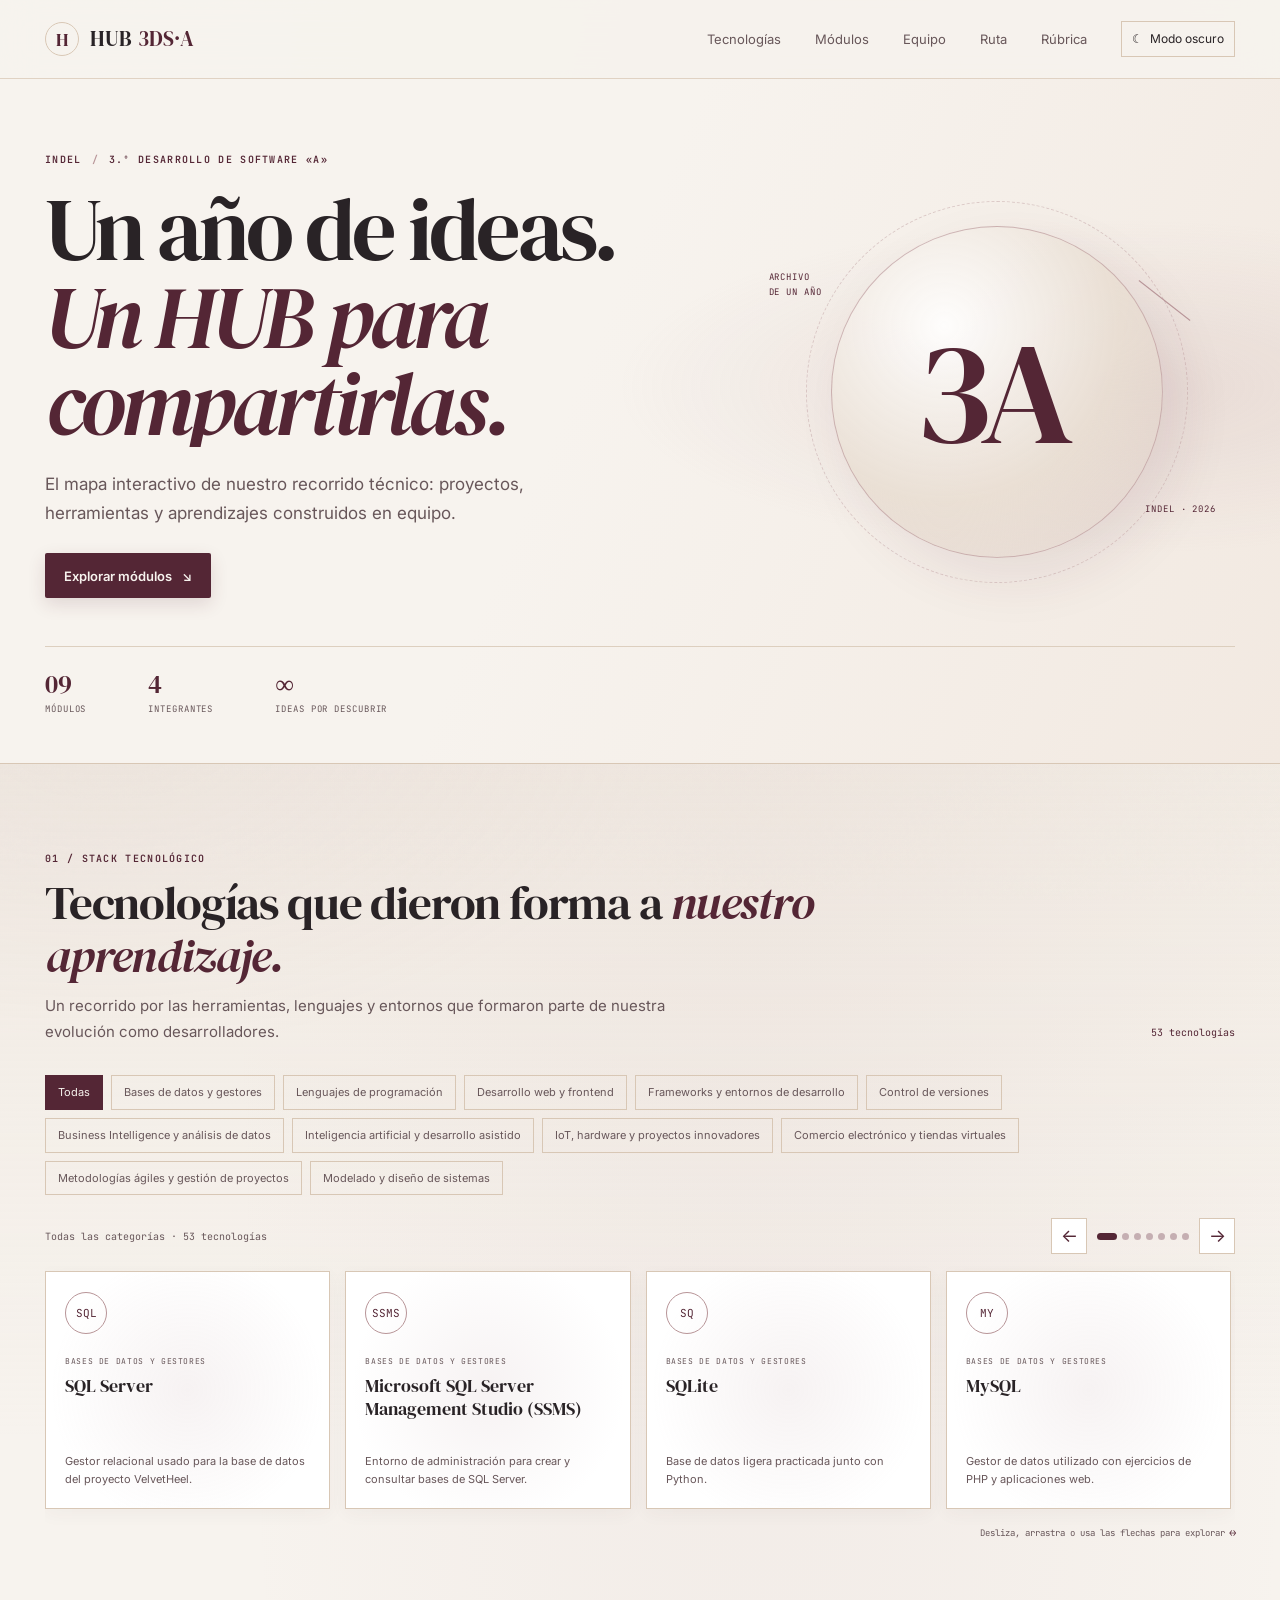
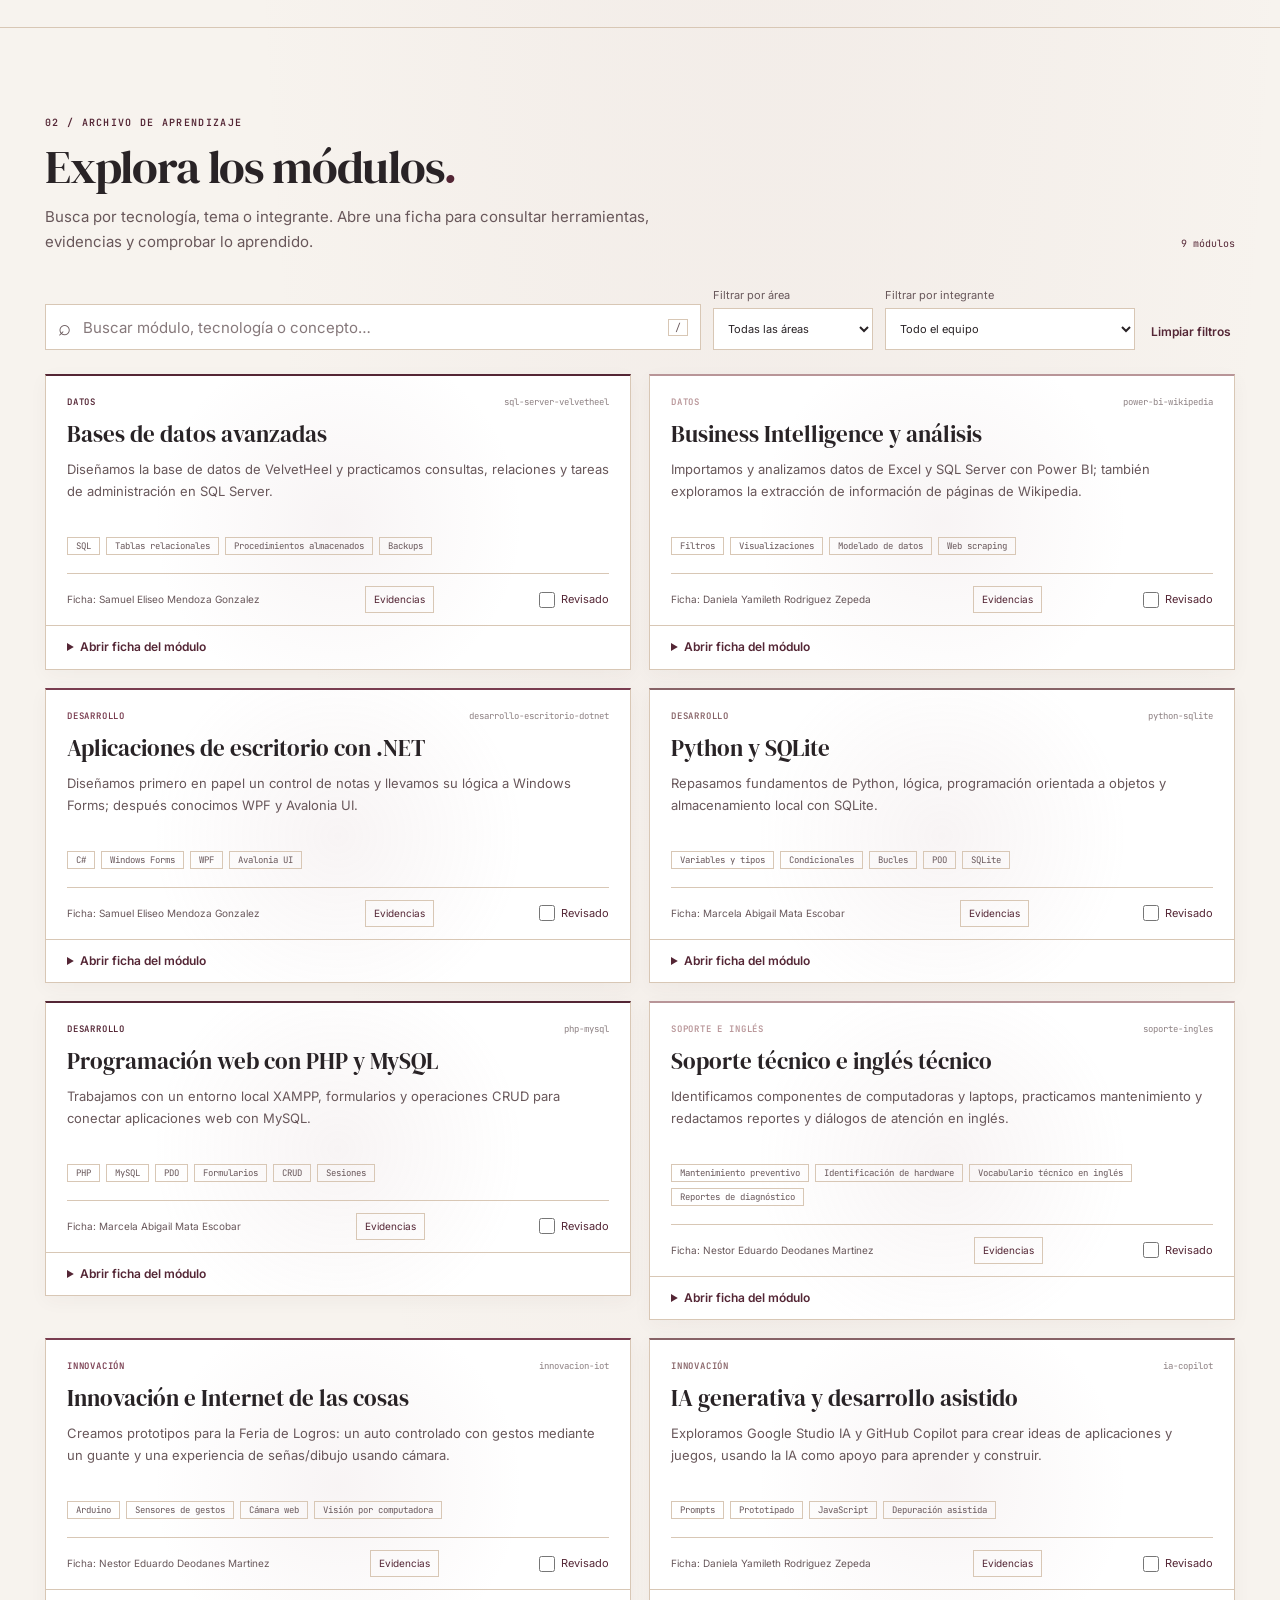
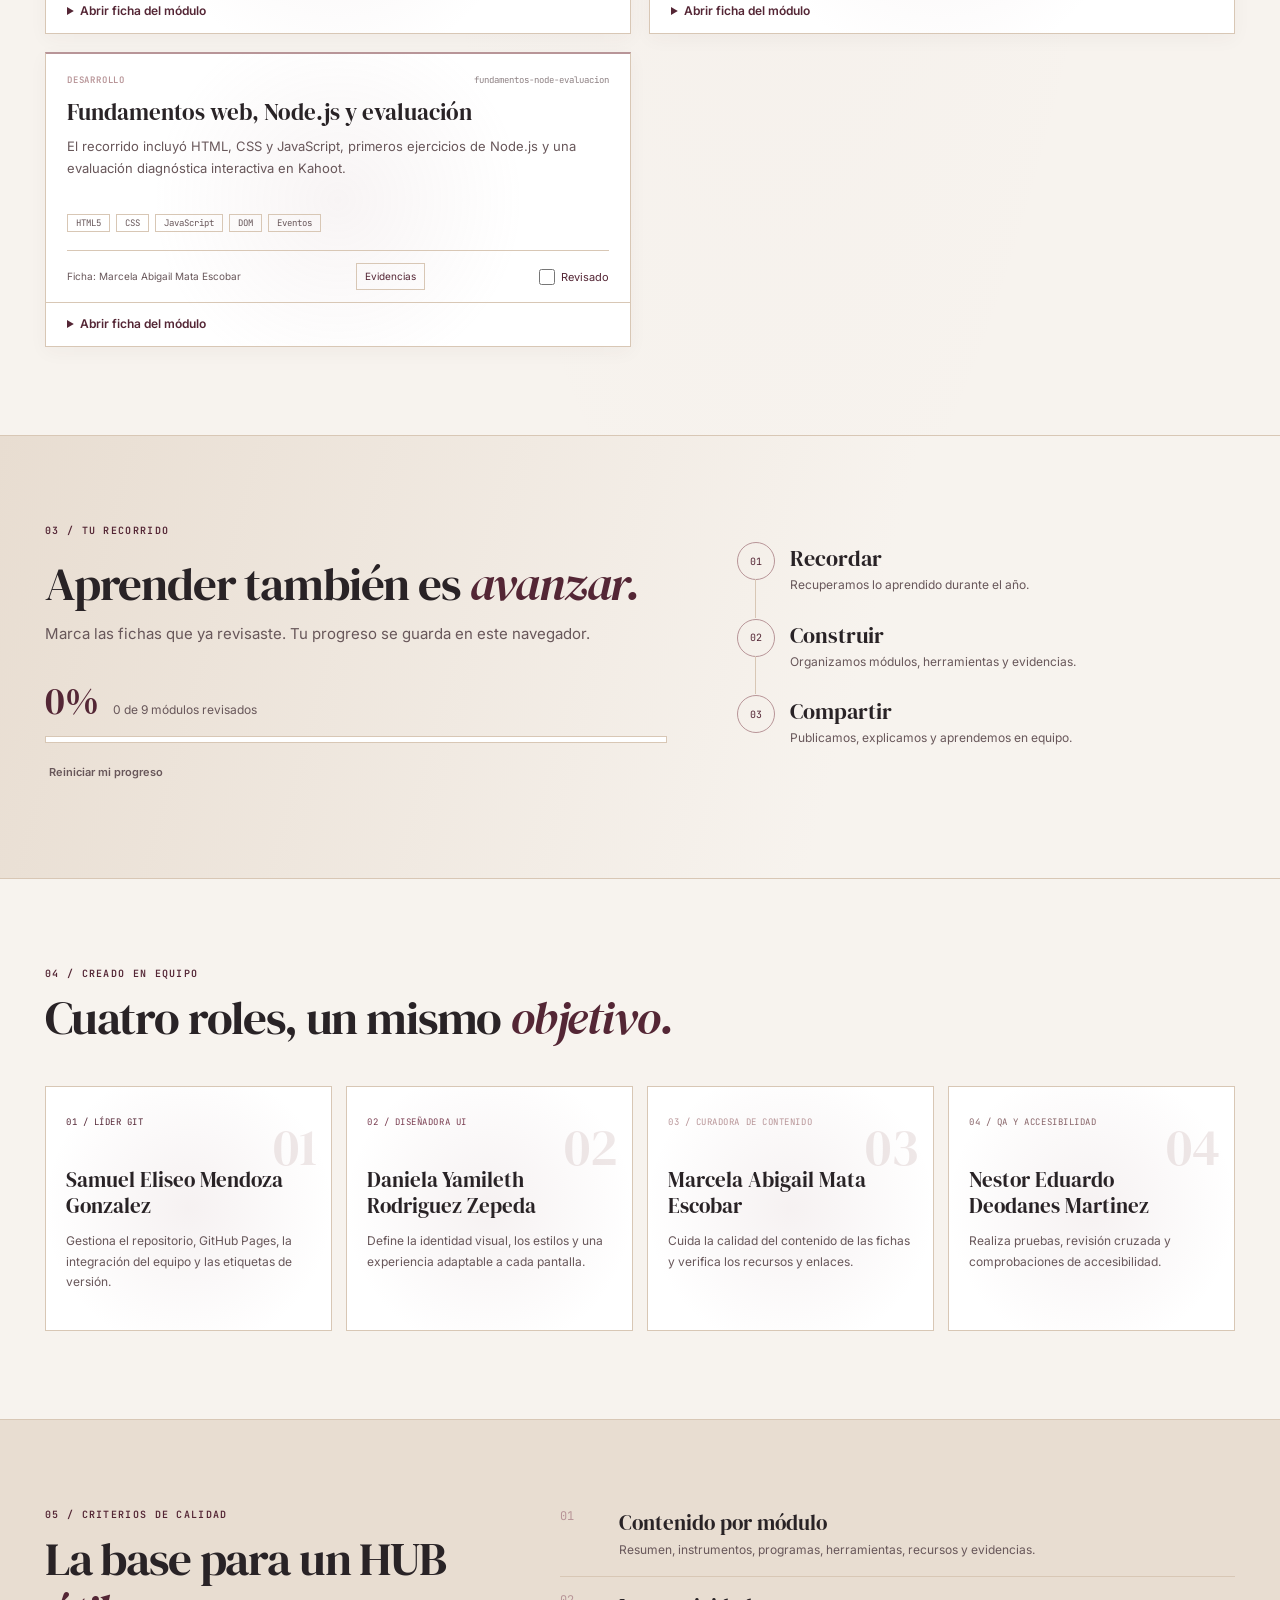
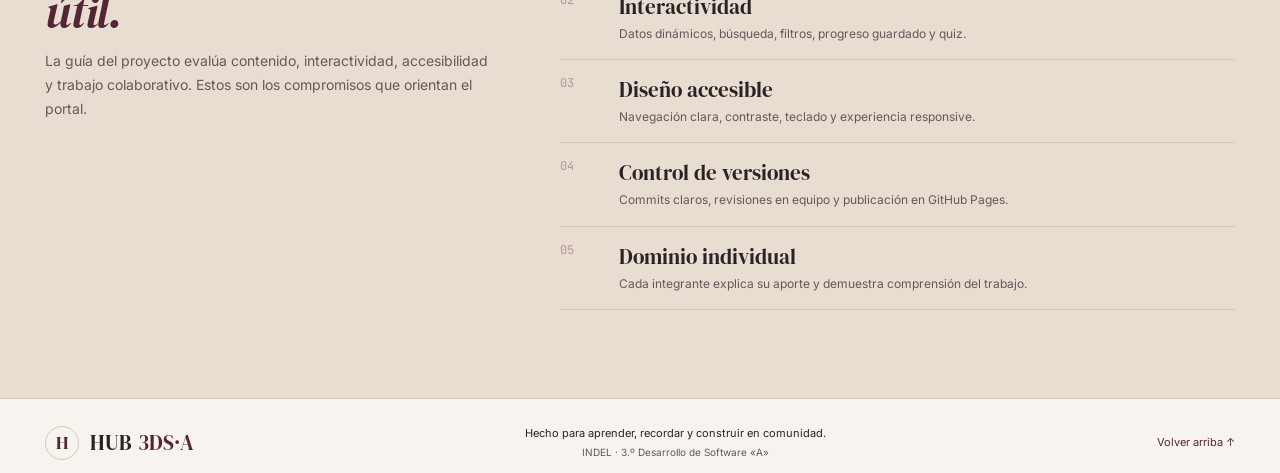
==== commit a3e7d3ff: "ajustar modulos y estructura redactar los resumenes y actualizar modulos" ====
--- a/index.html
+++ b/index.html
@@ -41,7 +41,6 @@
             <p class="hero-copy">El mapa interactivo de nuestro recorrido técnico: proyectos, herramientas y aprendizajes construidos en equipo.</p>
             <div class="hero-actions">
               <a class="button button-primary" href="#modulos">Explorar módulos <span aria-hidden="true">↘</span></a>
-              <button class="button button-secondary" id="print-page" type="button"><span aria-hidden="true">⇩</span> Guardar como PDF</button>
             </div>
           </div>
           <div class="hero-art" aria-hidden="true">
--- a/styles.css
+++ b/styles.css
@@ -22,6 +22,7 @@
   --mono: "JetBrains Mono", Consolas, monospace;
   --ambient-x: 60%;
   --ambient-y: 10%;
+  --scroll-shift: 0px;
 }
 
 :root[data-theme="dark"] {
@@ -67,6 +68,7 @@
   background:
     radial-gradient(ellipse at 18% 72%, rgb(184 149 152 / 11%), transparent 29%),
     radial-gradient(ellipse at 78% 24%, rgb(216 199 181 / 16%), transparent 32%);
+  background-position: 0 var(--scroll-shift), 0 calc(var(--scroll-shift) * -1);
   animation: ambient-drift 28s ease-in-out infinite alternate;
   pointer-events: none;
   content: "";
@@ -421,6 +423,19 @@
 .technology-list li { padding: 2px 8px; border: 1px solid var(--champagne); color: var(--muted); font: 9px var(--mono); }
 .card-footer { display: flex; align-items: center; justify-content: space-between; gap: 12px; margin-inline: 21px; padding-block: 12px; border-top: 1px solid var(--champagne); }
 .module-owner { overflow: hidden; color: var(--muted); font-size: 10px; text-overflow: ellipsis; white-space: nowrap; }
+.evidence-trigger {
+  flex: 0 0 auto;
+  padding: 4px 8px;
+  border: 1px solid var(--champagne);
+  background: transparent;
+  color: var(--wine);
+  cursor: pointer;
+  font-size: 10px;
+  transition: background .2s ease, color .2s ease, border-color .2s ease;
+}
+.evidence-trigger:hover { border-color: var(--wine); background: var(--wine); color: var(--ivory); }
+:root[data-theme="dark"] .evidence-trigger { border-color: var(--border); color: var(--text); }
+:root[data-theme="dark"] .evidence-trigger:hover { border-color: var(--accent); background: var(--accent); color: var(--charcoal); }
 .review-label { display: inline-flex; flex: 0 0 auto; align-items: center; gap: 6px; cursor: pointer; color: var(--wine); font-size: 11px; }
 .review-checkbox { width: 16px; height: 16px; margin: 0; accent-color: var(--wine); }
 .module-details { border-top: 1px solid var(--champagne); }
@@ -430,8 +445,32 @@
 .teacher-line { margin-bottom: 14px; color: var(--muted); font-size: 11px; }
 .detail-block { margin-top: 15px; }
 .detail-block h4 { margin-bottom: 5px; color: var(--text); font: 400 17px var(--serif); }
+.detail-block h4:focus { outline: 2px solid var(--accent); outline-offset: 4px; }
 .detail-block ul { display: grid; gap: 4px; margin: 0; padding-left: 19px; color: var(--muted); font-size: 12px; }
 .detail-block li::marker { color: var(--rose); }
+.evidence-gallery { display: grid; grid-template-columns: repeat(auto-fit, minmax(150px, 1fr)); gap: 10px; margin-top: 12px; }
+.evidence-figure { overflow: hidden; margin: 0; border: 1px solid var(--champagne); background: var(--surface-soft); }
+.evidence-figure img { display: block; width: 100%; height: auto; }
+.evidence-figure figcaption { padding: 7px 9px; color: var(--muted); font-size: 10px; }
+.evidence-placeholder {
+  display: grid;
+  min-height: 112px;
+  grid-column: 1 / -1;
+  justify-items: center;
+  align-content: center;
+  gap: 3px;
+  margin: 0;
+  padding: 15px;
+  border: 1px dashed var(--champagne);
+  background: var(--surface-soft);
+  color: var(--wine);
+  font-size: 11px;
+  text-align: center;
+}
+.evidence-placeholder small { color: var(--muted); font-size: 10px; }
+.evidence-placeholder-mark { display: grid; width: 25px; height: 25px; margin-bottom: 4px; place-items: center; border: 1px solid var(--rose); border-radius: 50%; color: var(--wine); font: 17px var(--serif); }
+:root[data-theme="dark"] .evidence-placeholder { color: var(--text); }
+:root[data-theme="dark"] .evidence-placeholder-mark { color: var(--accent); }
 .inline-list { display: flex !important; flex-wrap: wrap; gap: 5px 18px !important; }
 .resource-links { display: flex; flex-wrap: wrap; gap: 8px; }
 .resource-links a { position: relative; color: var(--wine); font-size: 11px; text-decoration: none; }
@@ -447,7 +486,7 @@
 .quiz-actions { display: flex; align-items: center; flex-wrap: wrap; gap: 10px; margin-top: 12px; }
 .button-small { min-height: 35px; padding: 7px 12px; font-size: 11px; }
 .quiz-feedback { margin: 0; color: var(--burgundy); font-size: 11px; }
-.quiz-feedback.is-success { color: #42644d; }
+.quiz-feedback.is-success { color: var(--wine); }
 :root[data-theme="dark"] .quiz-feedback.is-success { color: var(--accent); }
 .empty-state { margin: 30px 0; padding: 22px; border: 1px dashed var(--champagne); color: var(--muted); text-align: center; }
 
@@ -557,11 +596,7 @@
   .hero-copy-layout { grid-template-columns: 1fr; gap: 0; }
   .hero h1 { font-size: clamp(43px, 11vw, 67px); line-height: 1.03; }
   .title-emphasis { max-width: 12ch; }
-  .hero-art { position: absolute; top: 98px; right: -88px; width: 170px; min-height: 170px; opacity: .22; }
-  .hero-art::before { width: 150px; }
-  .hero-art::after { width: 168px; }
-  .hero-art-mark { font-size: 66px; }
-  .hero-art-caption, .hero-art-note, .hero-art-line { display: none; }
+  .hero-art { display: none; }
   .hero-title-wrap { position: relative; z-index: 1; }
   .hero-copy { max-width: 460px; margin-top: 19px; }
   .hero-stats { position: relative; z-index: 1; gap: 24px; margin-top: 35px; }
@@ -585,7 +620,6 @@
   .wrap { width: calc(100% - 28px); }
   .brand { gap: 8px; font-size: 19px; }
   .hero h1 { font-size: clamp(39px, 11vw, 48px); }
-  .hero-art { right: -103px; opacity: .16; }
   .hero-actions { align-items: stretch; flex-direction: column; max-width: 265px; }
   .button { width: 100%; }
   .hero-stats { gap: 18px; }
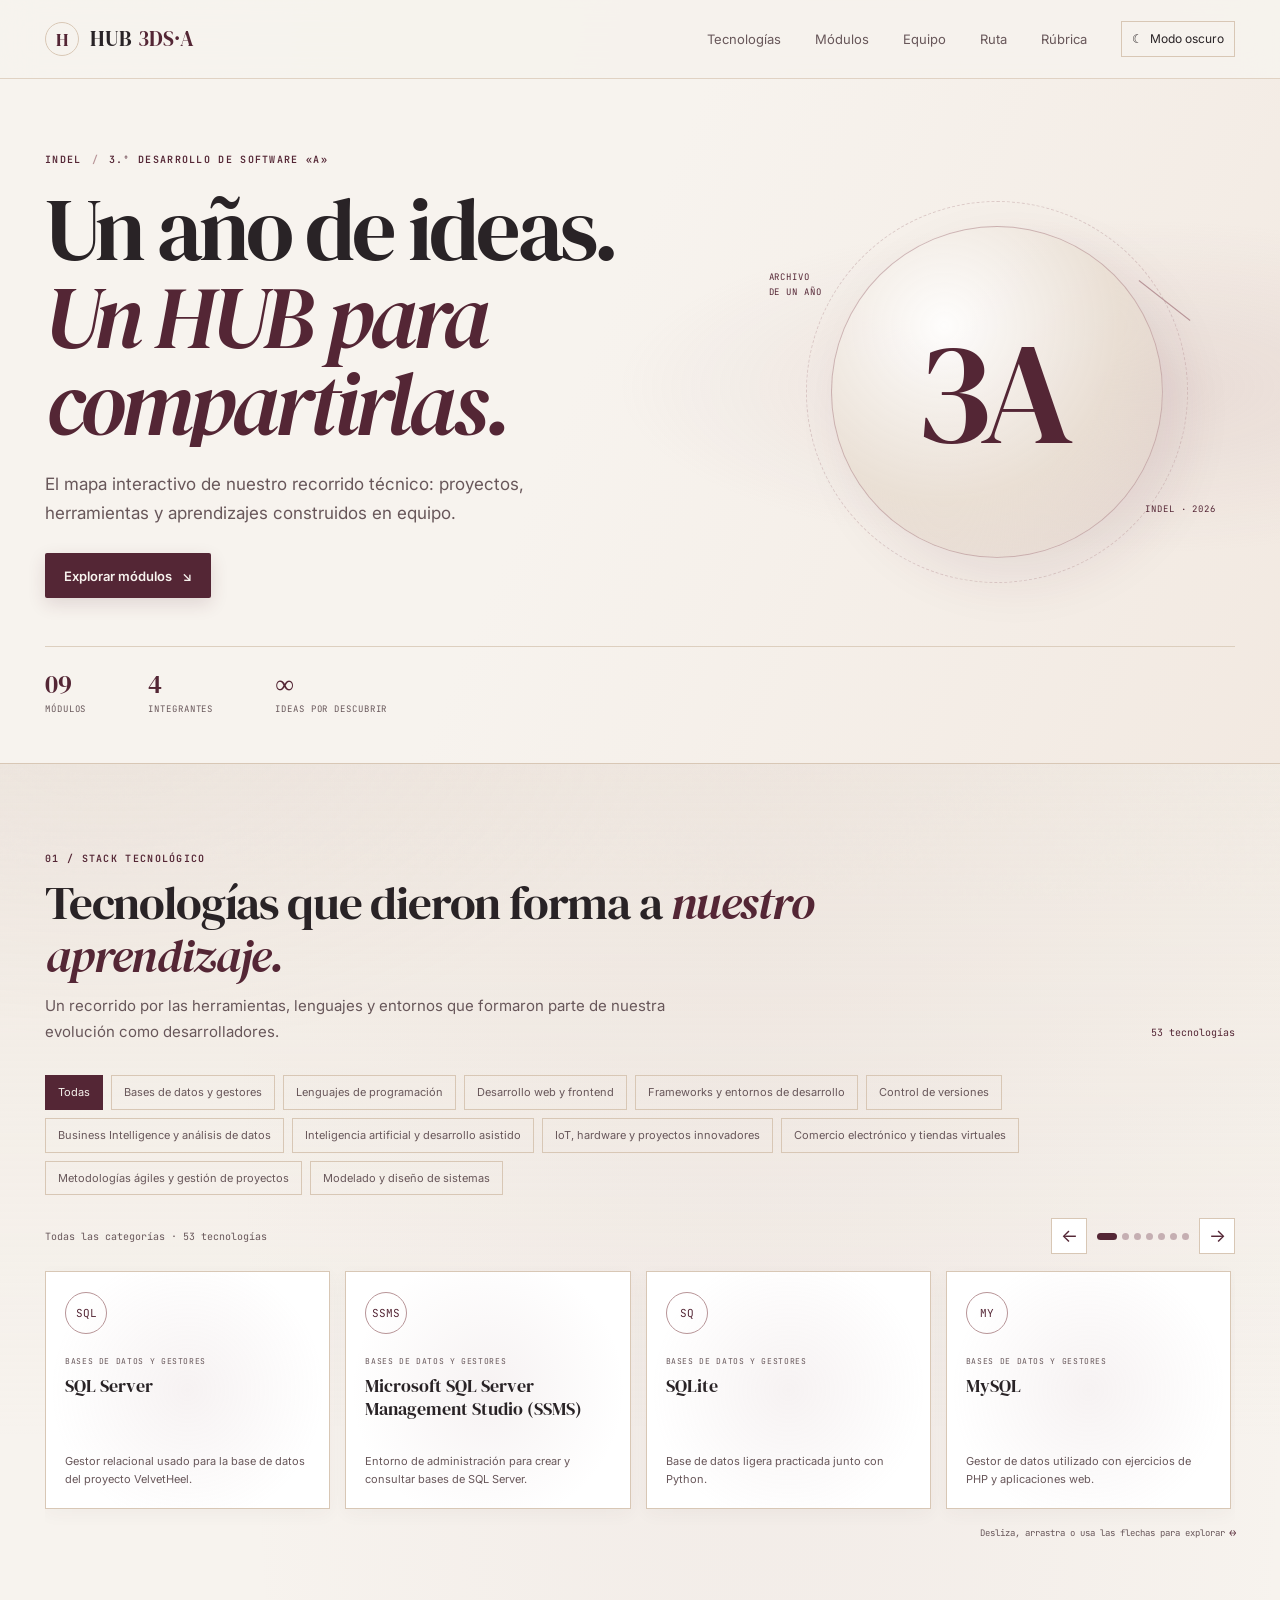
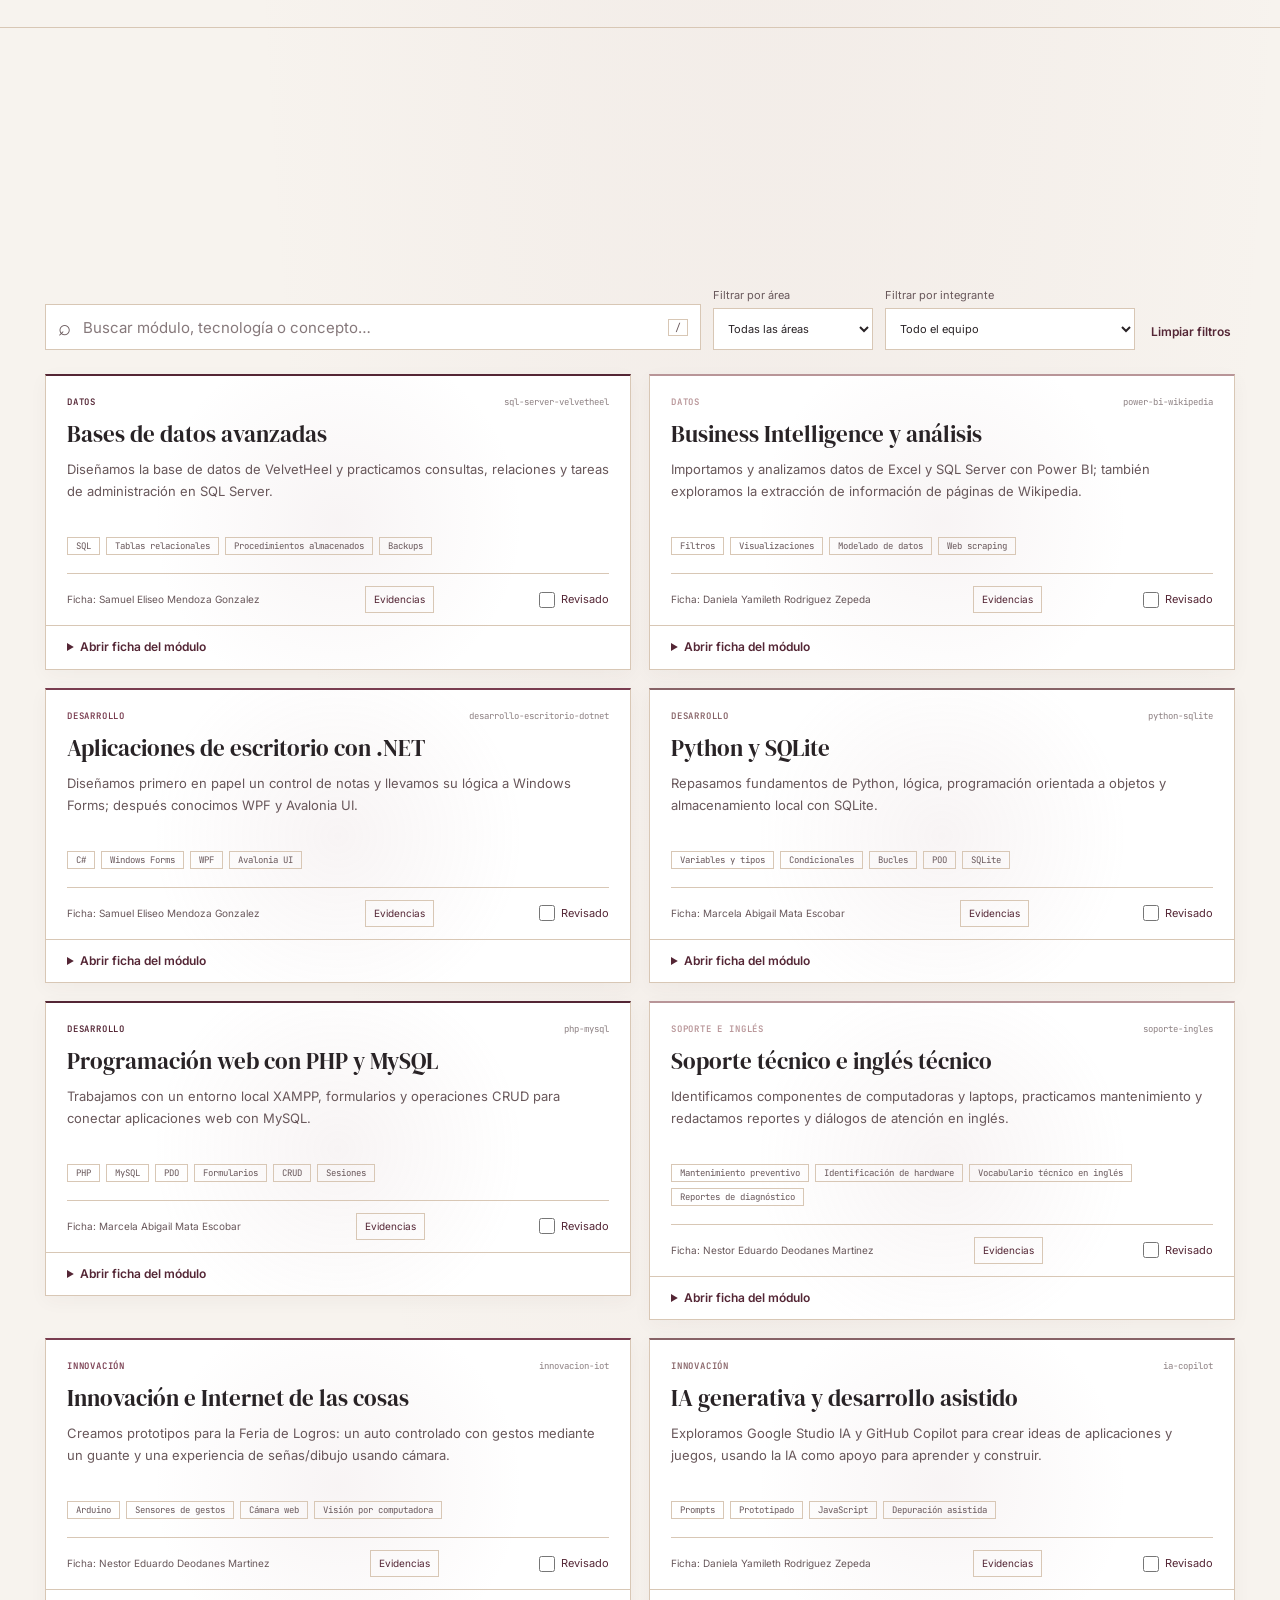
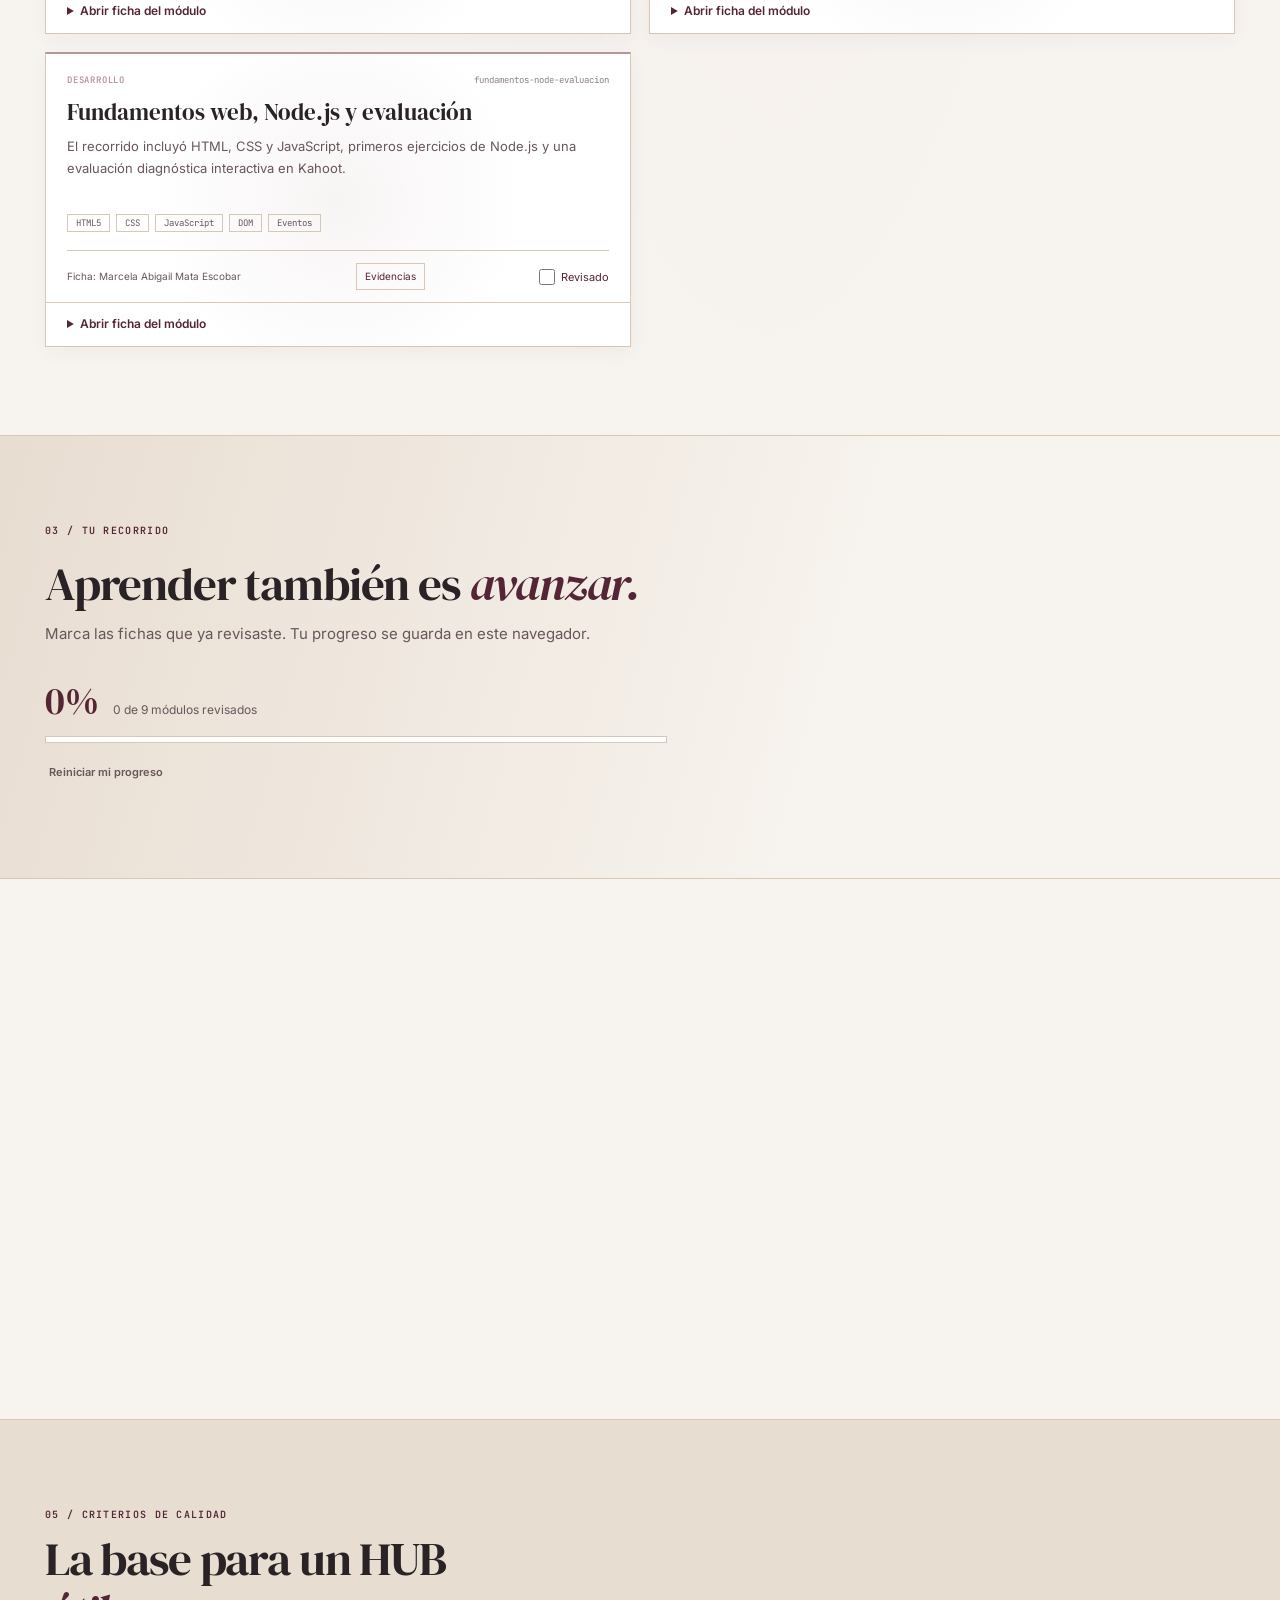
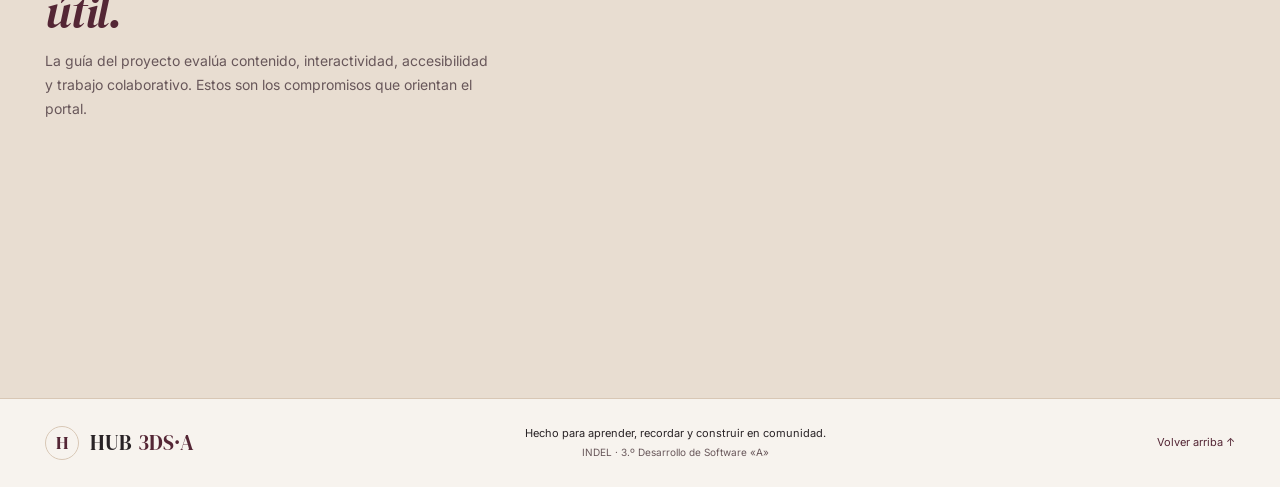
==== commit ea5413bc: "correccion de errores de publicacion" ====
--- a/index.html
+++ b/index.html
@@ -3,173 +3,12 @@
 <head>
   <meta charset="utf-8">
   <meta name="viewport" content="width=device-width, initial-scale=1">
-  <meta name="description" content="Portal educativo HUB 3DS·A: repasa los módulos técnicos del año, sus herramientas, evidencias y recursos.">
-  <meta name="theme-color" content="#F7F3EE">
-  <title>HUB 3DS·A — Un año de ideas</title>
-  <link rel="preconnect" href="https://fonts.googleapis.com">
-  <link rel="preconnect" href="https://fonts.gstatic.com" crossorigin>
-  <link href="https://fonts.googleapis.com/css2?family=DM+Serif+Display&family=Inter:wght@400;500;600;700&family=JetBrains+Mono:wght@400;600&display=swap" rel="stylesheet">
-  <link rel="stylesheet" href="styles.css">
-  <script src="data/tecnologias.js" defer></script>
-  <script src="data/modulos.js" defer></script>
-  <script src="app.js" defer></script>
+  <meta http-equiv="refresh" content="0; url=./hub-3ds-a/">
+  <meta name="robots" content="noindex">
+  <title>HUB 3DS·A</title>
 </head>
 <body>
-  <a class="skip-link" href="#contenido">Saltar al contenido</a>
-  <header class="site-header">
-    <nav class="nav wrap" aria-label="Navegación principal">
-      <a class="brand" href="#inicio" aria-label="HUB 3DS·A, inicio"><span class="brand-mark">H</span><span>HUB <b>3DS·A</b></span></a>
-      <button class="nav-toggle" type="button" aria-expanded="false" aria-controls="nav-links" aria-label="Abrir navegación"><span></span><span></span><span></span></button>
-      <div class="nav-links" id="nav-links">
-        <a href="#tecnologias">Tecnologías</a>
-        <a href="#modulos">Módulos</a>
-        <a href="#equipo">Equipo</a>
-        <a href="#ruta">Ruta</a>
-        <a href="#rubrica">Rúbrica</a>
-        <button class="theme-toggle" id="theme-toggle" type="button" aria-label="Cambiar a modo claro" title="Cambiar tema"><span aria-hidden="true">☼</span><span class="theme-label">Modo claro</span></button>
-      </div>
-    </nav>
-  </header>
-
-  <main id="contenido">
-    <section class="hero" id="inicio">
-      <div class="wrap hero-inner">
-        <p class="eyebrow">INDEL <span class="eyebrow-divider">/</span> 3.º DESARROLLO DE SOFTWARE «A»</p>
-        <div class="hero-copy-layout">
-          <div class="hero-title-wrap">
-            <h1><span class="title-line">Un año de ideas.</span><span class="title-line title-emphasis">Un HUB para compartirlas.</span></h1>
-            <p class="hero-copy">El mapa interactivo de nuestro recorrido técnico: proyectos, herramientas y aprendizajes construidos en equipo.</p>
-            <div class="hero-actions">
-              <a class="button button-primary" href="#modulos">Explorar módulos <span aria-hidden="true">↘</span></a>
-            </div>
-          </div>
-          <div class="hero-art" aria-hidden="true">
-            <span class="hero-art-caption">ARCHIVO<br>DE UN AÑO</span>
-            <span class="hero-art-mark">3A</span>
-            <span class="hero-art-line"></span>
-            <span class="hero-art-note">INDEL · 2026</span>
-          </div>
-        </div>
-        <div class="hero-stats" aria-label="Resumen del portal">
-          <div><strong id="module-count">—</strong><span>módulos</span></div>
-          <div><strong>4</strong><span>integrantes</span></div>
-          <div><strong>∞</strong><span>ideas por descubrir</span></div>
-        </div>
-      </div>
-    </section>
-
-    <section class="section tech-section" id="tecnologias" aria-labelledby="tech-title">
-      <div class="wrap">
-        <div class="section-heading">
-          <div>
-            <p class="eyebrow">01 / STACK TECNOLÓGICO</p>
-            <h2 id="tech-title">Tecnologías que dieron forma a <span class="accent">nuestro aprendizaje.</span></h2>
-            <p class="section-intro">Un recorrido por las herramientas, lenguajes y entornos que formaron parte de nuestra evolución como desarrolladores.</p>
-          </div>
-          <p class="module-count" id="technology-count" aria-live="polite"></p>
-        </div>
-        <div class="technology-filters" id="technology-filters" aria-label="Filtrar tecnologías"></div>
-        <div class="carousel-toolbar">
-          <p class="carousel-status" id="carousel-status" aria-live="polite">Explora el recorrido tecnológico</p>
-          <div class="carousel-controls">
-            <button class="carousel-arrow" id="technology-previous" type="button" aria-label="Ver tecnologías anteriores"><span aria-hidden="true">←</span></button>
-            <div class="carousel-dots" id="carousel-dots" aria-label="Posición del carrusel"></div>
-            <button class="carousel-arrow" id="technology-next" type="button" aria-label="Ver tecnologías siguientes"><span aria-hidden="true">→</span></button>
-          </div>
-        </div>
-        <div class="technology-viewport" id="technology-viewport" tabindex="0" aria-label="Carrusel de tecnologías">
-          <div class="technology-track" id="technology-track"></div>
-        </div>
-        <p class="carousel-hint">Desliza, arrastra o usa las flechas para explorar <span aria-hidden="true">↔</span></p>
-      </div>
-    </section>
-
-    <section class="section modules-section" id="modulos">
-      <div class="wrap">
-        <div class="section-heading">
-          <div>
-            <p class="eyebrow">02 / ARCHIVO DE APRENDIZAJE</p>
-            <h2>Explora los módulos<span class="accent">.</span></h2>
-            <p class="section-intro">Busca por tecnología, tema o integrante. Abre una ficha para consultar herramientas, evidencias y comprobar lo aprendido.</p>
-          </div>
-          <p class="module-count" id="results-count" aria-live="polite"></p>
-        </div>
-        <div class="filters" role="search" aria-label="Buscar y filtrar módulos">
-          <label class="search-box">
-            <span class="sr-only">Buscar módulos</span>
-            <span aria-hidden="true">⌕</span>
-            <input id="module-search" type="search" placeholder="Buscar módulo, tecnología o concepto…" autocomplete="off">
-            <kbd>/</kbd>
-          </label>
-          <label class="filter-label">Filtrar por área
-            <select id="category-filter">
-              <option value="all">Todas las áreas</option>
-            </select>
-          </label>
-          <label class="filter-label">Filtrar por integrante
-            <select id="owner-filter">
-              <option value="all">Todo el equipo</option>
-            </select>
-          </label>
-          <button class="text-button" id="clear-filters" type="button">Limpiar filtros</button>
-        </div>
-        <div class="module-grid" id="module-grid" aria-live="polite"></div>
-        <p class="empty-state" id="empty-state" hidden>No encontramos módulos con esos filtros. Prueba con otra búsqueda.</p>
-      </div>
-    </section>
-
-    <section class="section progress-section" id="ruta">
-      <div class="wrap progress-layout">
-        <div>
-          <p class="eyebrow">03 / TU RECORRIDO</p>
-          <h2>Aprender también es <span class="accent">avanzar.</span></h2>
-          <p class="section-intro">Marca las fichas que ya revisaste. Tu progreso se guarda en este navegador.</p>
-          <div class="progress-readout"><strong id="progress-value">0%</strong><span id="progress-caption">0 de 0 módulos revisados</span></div>
-          <div class="progress-track" role="progressbar" aria-label="Progreso de módulos revisados" aria-valuemin="0" aria-valuemax="100" aria-valuenow="0" id="progress-bar"><span id="progress-fill"></span></div>
-          <button class="text-button reset-progress" id="reset-progress" type="button">Reiniciar mi progreso</button>
-        </div>
-        <ol class="timeline">
-          <li><span class="timeline-index">01</span><div><h3>Recordar</h3><p>Recuperamos lo aprendido durante el año.</p></div></li>
-          <li><span class="timeline-index">02</span><div><h3>Construir</h3><p>Organizamos módulos, herramientas y evidencias.</p></div></li>
-          <li><span class="timeline-index">03</span><div><h3>Compartir</h3><p>Publicamos, explicamos y aprendemos en equipo.</p></div></li>
-        </ol>
-      </div>
-    </section>
-
-    <section class="section team-section" id="equipo">
-      <div class="wrap">
-        <div class="section-heading">
-          <div><p class="eyebrow">04 / CREADO EN EQUIPO</p><h2>Cuatro roles, un mismo <span class="accent">objetivo.</span></h2></div>
-        </div>
-        <div class="team-grid">
-          <article class="team-card team-cyan"><span class="team-role">01 / LÍDER GIT</span><span class="team-ornament" aria-hidden="true">01</span><h3>Samuel Eliseo Mendoza Gonzalez</h3><p>Gestiona el repositorio, GitHub Pages, la integración del equipo y las etiquetas de versión.</p></article>
-          <article class="team-card team-magenta"><span class="team-role">02 / DISEÑADORA UI</span><span class="team-ornament" aria-hidden="true">02</span><h3>Daniela Yamileth Rodriguez Zepeda</h3><p>Define la identidad visual, los estilos y una experiencia adaptable a cada pantalla.</p></article>
-          <article class="team-card team-amber"><span class="team-role">03 / CURADORA DE CONTENIDO</span><span class="team-ornament" aria-hidden="true">03</span><h3>Marcela Abigail Mata Escobar</h3><p>Cuida la calidad del contenido de las fichas y verifica los recursos y enlaces.</p></article>
-          <article class="team-card team-green"><span class="team-role">04 / QA Y ACCESIBILIDAD</span><span class="team-ornament" aria-hidden="true">04</span><h3>Nestor Eduardo Deodanes Martinez</h3><p>Realiza pruebas, revisión cruzada y comprobaciones de accesibilidad.</p></article>
-        </div>
-      </div>
-    </section>
-
-    <section class="section rubric-section" id="rubrica">
-      <div class="wrap rubric-layout">
-        <div><p class="eyebrow">05 / CRITERIOS DE CALIDAD</p><h2>La base para un HUB <span class="accent">útil.</span></h2><p class="section-intro">La guía del proyecto evalúa contenido, interactividad, accesibilidad y trabajo colaborativo. Estos son los compromisos que orientan el portal.</p></div>
-        <div class="rubric-list">
-          <article><span>01</span><div><h3>Contenido por módulo</h3><p>Resumen, instrumentos, programas, herramientas, recursos y evidencias.</p></div></article>
-          <article><span>02</span><div><h3>Interactividad</h3><p>Datos dinámicos, búsqueda, filtros, progreso guardado y quiz.</p></div></article>
-          <article><span>03</span><div><h3>Diseño accesible</h3><p>Navegación clara, contraste, teclado y experiencia responsive.</p></div></article>
-          <article><span>04</span><div><h3>Control de versiones</h3><p>Commits claros, revisiones en equipo y publicación en GitHub Pages.</p></div></article>
-          <article><span>05</span><div><h3>Dominio individual</h3><p>Cada integrante explica su aporte y demuestra comprensión del trabajo.</p></div></article>
-        </div>
-      </div>
-    </section>
-  </main>
-
-  <footer class="site-footer">
-    <div class="wrap footer-inner">
-      <a class="brand" href="#inicio"><span class="brand-mark">H</span><span>HUB <b>3DS·A</b></span></a>
-      <p>Hecho para aprender, recordar y construir en comunidad.<br><span>INDEL · 3.º Desarrollo de Software «A»</span></p>
-      <a class="back-top" href="#inicio">Volver arriba ↑</a>
-    </div>
-  </footer>
+  <p>Abriendo el portal HUB 3DS·A…</p>
+  <p>Si no te redirige, <a href="./hub-3ds-a/">entra al portal aquí</a>.</p>
 </body>
 </html>
